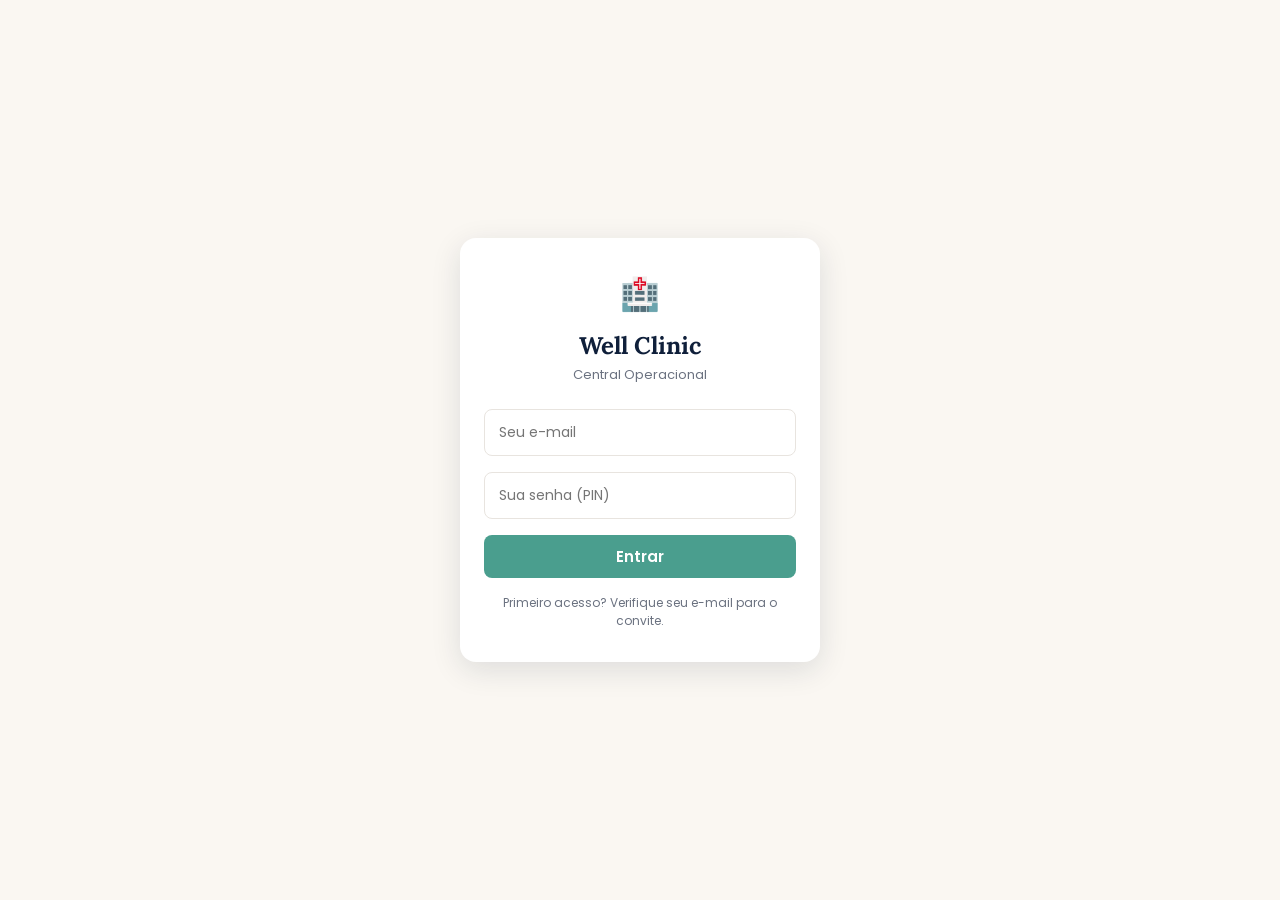
==== checklist.html @ 7e542c75 "feat: Well Clinic Central v2.0 — reescrita completa do sistema Arquitetura modular com CSS/JS compar" ====
<!DOCTYPE html>
<html lang="pt-BR">
<head>
  <meta charset="UTF-8">
  <meta name="viewport" content="width=device-width, initial-scale=1.0, user-scalable=no">
  <meta name="apple-mobile-web-app-capable" content="yes">
  <meta name="apple-mobile-web-app-status-bar-style" content="black-translucent">
  <title>Well Clinic — Checklist do Dia</title>
  <link rel="stylesheet" href="css/wellclinic.css">
  <style>
    /* Page-specific styles */
    .checklist-hero-link {
      display: inline-flex;
      align-items: center;
      gap: 6px;
      font-size: 12px;
      color: var(--dourado-claro);
      text-decoration: none;
      transition: var(--transition);
    }
    .checklist-hero-link:hover {
      color: var(--dourado);
    }

    .checklist-tabs-wrapper {
      background: var(--branco);
      margin-bottom: 16px;
      border-radius: var(--radius-sm);
    }

    .wc-tabs {
      border: none;
      background: transparent;
      padding: 0;
      border-bottom: 1px solid var(--cinza-leve);
      border-radius: 0;
      gap: 0;
    }

    .wc-tab {
      flex: 1;
      border-radius: 0;
      border-bottom: 3px solid transparent;
      padding: 12px 16px;
      font-size: 13px;
      margin: 0;
      background: transparent;
    }

    .wc-tab:hover {
      background: var(--marfim);
    }

    .wc-tab--active {
      background: transparent;
      color: var(--verde);
      border-bottom-color: var(--verde);
    }

    /* Contingência display */
    .checklist-contingencia {
      background: linear-gradient(135deg, var(--azul) 0%, var(--azul-medio) 100%);
      color: var(--marfim);
      border-radius: var(--radius);
      padding: 16px 20px;
      margin-bottom: 16px;
      font-size: 13px;
    }

    .checklist-contingencia__day {
      font-family: var(--font-titulo);
      font-size: 14px;
      font-weight: 600;
      margin-bottom: 6px;
    }

    .checklist-contingencia__text {
      line-height: 1.5;
    }

    .checklist-contingencia__text strong {
      color: var(--dourado-claro);
    }

    /* User badge in checklist */
    .checklist-user-badge {
      display: flex;
      align-items: center;
      gap: 10px;
      padding: 12px 16px;
      background: var(--branco);
      border-radius: var(--radius);
      border: 1px solid var(--cinza-leve);
      box-shadow: var(--sombra-sm);
      margin-bottom: 16px;
    }

    .checklist-user-badge__avatar {
      width: 36px;
      height: 36px;
      display: flex;
      align-items: center;
      justify-content: center;
      background: var(--dourado-bg);
      border-radius: 50%;
      font-size: 18px;
      flex-shrink: 0;
    }

    .checklist-user-badge__info {
      flex: 1;
    }

    .checklist-user-badge__name {
      font-weight: 600;
      font-size: 14px;
      color: var(--azul);
      margin-bottom: 2px;
    }

    .checklist-user-badge__role {
      font-size: 11px;
      color: var(--cinza-texto);
      text-transform: uppercase;
      letter-spacing: 0.3px;
    }

    /* Tipo selector */
    .checklist-tipo-selector {
      display: flex;
      gap: 10px;
      margin-bottom: 20px;
    }

    .checklist-tipo-btn {
      flex: 1;
      padding: 16px;
      border-radius: var(--radius-sm);
      border: 1.5px solid var(--cinza-leve);
      background: var(--branco);
      cursor: pointer;
      text-align: center;
      transition: var(--transition);
      font-family: var(--font-corpo);
    }

    .checklist-tipo-btn:hover {
      border-color: var(--dourado-claro);
    }

    .checklist-tipo-btn.active {
      border-color: var(--verde);
      background: var(--verde-bg);
      box-shadow: 0 0 0 3px rgba(74, 158, 142, 0.1);
    }

    .checklist-tipo-btn__icon {
      font-size: 24px;
      margin-bottom: 6px;
    }

    .checklist-tipo-btn__label {
      font-size: 12px;
      font-weight: 600;
      color: var(--azul);
    }

    /* Checklist items grouping */
    .checklist-area-group {
      margin-bottom: 20px;
      animation: wc-fadeUp 0.4s ease both;
    }

    .checklist-area-group:nth-child(1) { animation-delay: 0.05s; }
    .checklist-area-group:nth-child(2) { animation-delay: 0.10s; }
    .checklist-area-group:nth-child(3) { animation-delay: 0.15s; }
    .checklist-area-group:nth-child(4) { animation-delay: 0.20s; }
    .checklist-area-group:nth-child(5) { animation-delay: 0.25s; }

    .checklist-area-header {
      display: flex;
      align-items: center;
      gap: 10px;
      padding: 10px 0 8px 0;
      margin-bottom: 8px;
    }

    .checklist-area-dot {
      width: 8px;
      height: 8px;
      border-radius: 50%;
      background: var(--dourado);
      flex-shrink: 0;
    }

    .checklist-area-name {
      font-family: var(--font-titulo);
      font-size: 14px;
      font-weight: 600;
      color: var(--azul);
      flex: 1;
    }

    .checklist-area-setor {
      font-size: 10px;
      text-transform: uppercase;
      letter-spacing: 0.5px;
      color: var(--cinza-texto);
      background: var(--cinza-leve);
      padding: 2px 8px;
      border-radius: 4px;
      flex-shrink: 0;
    }

    /* Override for checklist item styling */
    .checklist-item {
      display: flex;
      align-items: flex-start;
      gap: 12px;
      padding: 12px 16px;
      background: var(--branco);
      border: 1px solid var(--cinza-leve);
      border-left: 3px solid transparent;
      border-radius: var(--radius-sm);
      margin-bottom: 8px;
      cursor: pointer;
      transition: var(--transition);
    }

    .checklist-item:hover {
      border-color: var(--dourado-claro);
      box-shadow: var(--sombra-md);
    }

    .checklist-item.checked {
      background: var(--verde-bg);
      border-left-color: var(--verde);
      border-color: var(--verde);
    }

    .checklist-item.alta.checked {
      border-left-color: var(--verde);
    }

    .checklist-item__checkbox {
      width: 24px;
      height: 24px;
      border: 2px solid var(--cinza-leve);
      border-radius: 6px;
      display: flex;
      align-items: center;
      justify-content: center;
      flex-shrink: 0;
      transition: var(--transition);
      margin-top: 2px;
    }

    .checklist-item.checked .checklist-item__checkbox {
      background: var(--verde);
      border-color: var(--verde);
      color: var(--branco);
      font-size: 14px;
      font-weight: bold;
    }

    .checklist-item__content {
      flex: 1;
      min-width: 0;
    }

    .checklist-item__text {
      font-size: 13px;
      color: var(--grafite);
      line-height: 1.4;
    }

    .checklist-item.checked .checklist-item__text {
      text-decoration: line-through;
      color: var(--cinza-texto);
    }

    .checklist-item__priority {
      font-size: 10px;
      font-weight: 700;
      text-transform: uppercase;
      letter-spacing: 0.5px;
      color: var(--vermelho);
      margin-top: 4px;
    }

    /* Progress section */
    .checklist-progress-card {
      background: var(--branco);
      border-radius: var(--radius);
      padding: 16px 20px;
      box-shadow: var(--sombra-sm);
      margin-bottom: 16px;
    }

    .checklist-progress-header {
      display: flex;
      justify-content: space-between;
      align-items: center;
      margin-bottom: 10px;
    }

    .checklist-progress-text {
      font-size: 13px;
      font-weight: 600;
      color: var(--azul);
    }

    .checklist-progress-count {
      font-size: 13px;
      color: var(--dourado);
      font-weight: 600;
    }

    .checklist-progress-bar {
      width: 100%;
      height: 8px;
      background: var(--cinza-leve);
      border-radius: 4px;
      overflow: hidden;
    }

    .checklist-progress-fill {
      height: 100%;
      background: linear-gradient(90deg, var(--verde), var(--verde-claro));
      border-radius: 4px;
      transition: width 0.5s cubic-bezier(0.4, 0, 0.2, 1);
      width: 0%;
    }

    /* Observações section */
    .checklist-obs-card {
      background: var(--branco);
      border-radius: var(--radius);
      padding: 20px;
      box-shadow: var(--sombra-sm);
      margin-bottom: 16px;
    }

    .checklist-obs-card label {
      display: block;
      font-size: 11px;
      font-weight: 600;
      text-transform: uppercase;
      letter-spacing: 0.5px;
      color: var(--dourado);
      margin-bottom: 10px;
    }

    .checklist-obs-card textarea {
      width: 100%;
      padding: 12px 14px;
      font-family: var(--font-corpo);
      font-size: 13px;
      border: 1.5px solid var(--cinza-leve);
      border-radius: var(--radius-sm);
      background: var(--branco);
      color: var(--grafite);
      resize: vertical;
      min-height: 80px;
      transition: var(--transition);
      outline: none;
    }

    .checklist-obs-card textarea:focus {
      border-color: var(--verde);
      box-shadow: 0 0 0 3px rgba(74, 158, 142, 0.12);
    }

    /* Signature section */
    .checklist-sig-card {
      background: var(--branco);
      border-radius: var(--radius);
      padding: 20px;
      box-shadow: var(--sombra-sm);
      margin-bottom: 20px;
      text-align: center;
    }

    .checklist-sig-card label {
      display: block;
      font-size: 11px;
      font-weight: 600;
      text-transform: uppercase;
      letter-spacing: 0.5px;
      color: var(--dourado);
      margin-bottom: 12px;
    }

    #checklistSignatureCanvas {
      width: 100%;
      height: 120px;
      border: 2px dashed var(--cinza-leve);
      border-radius: var(--radius-sm);
      background: var(--marfim);
      cursor: crosshair;
      touch-action: none;
    }

    #checklistSignatureCanvas.signed {
      border-color: var(--verde);
      border-style: solid;
    }

    .checklist-clear-sig {
      margin-top: 8px;
      font-size: 12px;
      color: var(--cinza-texto);
      background: none;
      border: none;
      cursor: pointer;
      text-decoration: underline;
      font-family: var(--font-corpo);
      transition: var(--transition);
    }

    .checklist-clear-sig:hover {
      color: var(--vermelho);
    }

    /* Submit button */
    .checklist-submit-btn {
      width: 100%;
      padding: 14px 28px;
      font-size: 14px;
      font-weight: 600;
      margin-bottom: 100px;
    }

    /* Reservas tab styles */
    .checklist-reserva-form-card {
      background: var(--branco);
      border-radius: var(--radius);
      padding: 20px;
      box-shadow: var(--sombra-sm);
      margin-bottom: 20px;
    }

    .checklist-form-section-title {
      font-family: var(--font-titulo);
      font-size: 15px;
      font-weight: 600;
      color: var(--azul);
      margin-bottom: 16px;
      padding-bottom: 8px;
      border-bottom: 2px solid var(--dourado);
    }

    .checklist-form-group {
      margin-bottom: 16px;
    }

    .checklist-form-group label {
      display: block;
      font-size: 11px;
      font-weight: 600;
      text-transform: uppercase;
      letter-spacing: 0.5px;
      color: var(--dourado);
      margin-bottom: 8px;
    }

    .checklist-form-group input,
    .checklist-form-group select,
    .checklist-form-group textarea {
      width: 100%;
      padding: 12px 14px;
      font-family: var(--font-corpo);
      font-size: 13px;
      border: 1.5px solid var(--cinza-leve);
      border-radius: var(--radius-sm);
      background: var(--branco);
      color: var(--grafite);
      transition: var(--transition);
      outline: none;
    }

    .checklist-form-group input:focus,
    .checklist-form-group select:focus,
    .checklist-form-group textarea:focus {
      border-color: var(--verde);
      box-shadow: 0 0 0 3px rgba(74, 158, 142, 0.12);
    }

    .checklist-form-group textarea {
      resize: vertical;
      min-height: 80px;
    }

    .checklist-form-row {
      display: flex;
      gap: 10px;
    }

    .checklist-form-row > .checklist-form-group {
      flex: 1;
    }

    /* Reserva list */
    .checklist-reserva-card {
      background: var(--branco);
      border-radius: var(--radius);
      padding: 16px 20px;
      box-shadow: var(--sombra-sm);
      border: 1px solid var(--cinza-leve);
      margin-bottom: 12px;
    }

    .checklist-reserva-card__header {
      display: flex;
      justify-content: space-between;
      align-items: center;
      margin-bottom: 10px;
    }

    .checklist-reserva-card__title {
      font-family: var(--font-titulo);
      font-size: 14px;
      font-weight: 600;
      color: var(--azul);
    }

    .checklist-reserva-status {
      display: inline-block;
      padding: 4px 10px;
      border-radius: 12px;
      font-size: 10px;
      font-weight: 600;
      text-transform: uppercase;
      letter-spacing: 0.3px;
    }

    .checklist-reserva-status.pendente {
      background: rgba(160, 137, 108, 0.15);
      color: var(--dourado);
    }

    .checklist-reserva-status.aprovada {
      background: var(--verde-bg);
      color: var(--verde);
    }

    .checklist-reserva-status.rejeitada {
      background: var(--vermelho-bg);
      color: var(--vermelho);
    }

    .checklist-reserva-card__detail {
      font-size: 12px;
      color: var(--cinza-texto);
      line-height: 1.5;
    }

    .checklist-empty-state {
      text-align: center;
      padding: 40px 20px;
      color: var(--cinza-texto);
    }

    .checklist-empty-state__icon {
      font-size: 40px;
      margin-bottom: 12px;
      opacity: 0.5;
    }

    .checklist-empty-state__text {
      font-size: 13px;
    }

    /* Responsive */
    @media (min-width: 768px) {
      .wc-container {
        padding: 24px 20px;
      }
    }
  </style>
</head>
<body>

  <!-- Auth overlays (loading, login, register) -->
  <div id="wcLoading" class="wc-loading">
    <div class="wc-loading__spinner"></div>
    <div class="wc-loading__text">Carregando...</div>
  </div>

  <div id="wcLogin" class="wc-login">
    <div class="wc-login__box">
      <div style="font-size:32px;margin-bottom:12px;">🏥</div>
      <div class="wc-login__title">Well Clinic</div>
      <div class="wc-login__subtitle">Central Operacional</div>
      <div class="wc-form-group">
        <input type="email" id="loginEmail" class="wc-input" placeholder="Seu e-mail" autocomplete="email">
      </div>
      <div class="wc-form-group">
        <input type="password" id="loginPin" class="wc-input" placeholder="Sua senha (PIN)" autocomplete="current-password" inputmode="numeric">
      </div>
      <button class="wc-btn wc-btn--primary wc-btn--full wc-btn--lg" id="btnLogin">Entrar</button>
      <div id="loginError" class="wc-text-sm wc-mt-8" style="color:var(--vermelho);display:none;"></div>
      <div class="wc-text-sm wc-text-muted wc-mt-16">Primeiro acesso? Verifique seu e-mail para o convite.</div>
    </div>
  </div>

  <div id="wcRegister" class="wc-register">
    <div class="wc-login__box">
      <div style="font-size:32px;margin-bottom:12px;">👋</div>
      <div class="wc-login__title">Bem-vindo!</div>
      <div class="wc-login__subtitle" id="registerSubtitle">Configure seu acesso</div>
      <div class="wc-form-group">
        <label class="wc-label">Como quer ser chamado?</label>
        <input type="text" id="registerApelido" class="wc-input" placeholder="Ex: Jonatã, Dra. Jaque, Gabi...">
      </div>
      <div class="wc-form-group">
        <label class="wc-label">Crie uma senha (4+ dígitos)</label>
        <input type="password" id="registerPin" class="wc-input" placeholder="Sua senha" inputmode="numeric">
      </div>
      <div class="wc-form-group">
        <label class="wc-label">Confirme a senha</label>
        <input type="password" id="registerPinConfirm" class="wc-input" placeholder="Repita a senha" inputmode="numeric">
      </div>
      <button class="wc-btn wc-btn--primary wc-btn--full wc-btn--lg" id="btnRegister">Criar Acesso</button>
      <div id="registerError" class="wc-text-sm wc-mt-8" style="color:var(--vermelho);display:none;"></div>
    </div>
  </div>

  <!-- Hero/Header -->
  <div class="wc-hero">
    <div class="wc-hero-top">
      <a href="index.html" class="wc-hero-brand">
        <span class="brand-icon" style="background:rgba(255,255,255,.1);display:flex;align-items:center;justify-content:center;font-size:16px;">🏥</span>
        Well Clinic Central
      </a>
      <a href="index.html" class="wc-hero-link">Portal ↩</a>
    </div>
    <div class="wc-hero-title">Checklist do Dia</div>
  </div>

  <!-- Main container -->
  <div class="wc-container">

    <!-- Tabs wrapper -->
    <div class="checklist-tabs-wrapper">
      <div class="wc-tabs">
        <button class="wc-tab wc-tab--active" onclick="app.switchTab('checklist')">✅ Checklist</button>
        <button class="wc-tab" onclick="app.switchTab('reservas')">🗓 Reservas</button>
      </div>
    </div>

    <!-- ===== TAB: CHECKLIST ===== -->
    <div id="tab-checklist" class="checklist-tab-content">

      <!-- User badge (auto-detected from session) -->
      <div class="checklist-user-badge" id="userBadge" style="display:none;">
        <div class="checklist-user-badge__avatar">👤</div>
        <div class="checklist-user-badge__info">
          <div class="checklist-user-badge__name" id="userBadgeName">—</div>
          <div class="checklist-user-badge__role" id="userBadgeRole">—</div>
        </div>
      </div>

      <!-- Contingência display -->
      <div class="checklist-contingencia" id="contingenciaDisplay" style="display:none;">
        <div class="checklist-contingencia__day" id="contingenciaDia"></div>
        <div class="checklist-contingencia__text">
          Backup: <strong id="contingenciaName"></strong>
        </div>
      </div>

      <!-- Tipo selector (Abertura / Fechamento) -->
      <div class="checklist-tipo-selector" id="tipoSelector" style="display:none;">
        <button class="checklist-tipo-btn" data-tipo="abertura" onclick="app.selectTipo('abertura')">
          <div class="checklist-tipo-btn__icon">🌅</div>
          <div class="checklist-tipo-btn__label">Abertura</div>
        </button>
        <button class="checklist-tipo-btn" data-tipo="fechamento" onclick="app.selectTipo('fechamento')">
          <div class="checklist-tipo-btn__icon">🌙</div>
          <div class="checklist-tipo-btn__label">Fechamento</div>
        </button>
      </div>

      <!-- Progress bar -->
      <div class="checklist-progress-card" id="progressCard" style="display:none;">
        <div class="checklist-progress-header">
          <span class="checklist-progress-text" id="progressText">Progresso</span>
          <span class="checklist-progress-count" id="progressCount">0 / 0</span>
        </div>
        <div class="checklist-progress-bar">
          <div class="checklist-progress-fill" id="progressFill"></div>
        </div>
      </div>

      <!-- Checklist items container -->
      <div id="checklistItemsContainer"></div>

      <!-- Observações -->
      <div class="checklist-obs-card" id="obsCard" style="display:none;">
        <label>Observações (opcional)</label>
        <textarea id="obsText" placeholder="Alguma observação ou pendência..."></textarea>
      </div>

      <!-- Signature -->
      <div class="checklist-sig-card" id="sigCard" style="display:none;">
        <label>Assinatura Digital</label>
        <canvas id="checklistSignatureCanvas" class="wc-signature"></canvas>
        <button class="checklist-clear-sig" onclick="app.clearSignature()">Limpar assinatura</button>
      </div>

      <!-- Submit button -->
      <button class="wc-btn wc-btn--primary wc-btn--full wc-btn--lg checklist-submit-btn" id="submitBtn" style="display:none;" onclick="app.submitChecklist()" disabled>
        Registrar Checklist
      </button>
    </div>

    <!-- ===== TAB: RESERVAS ===== -->
    <div id="tab-reservas" class="checklist-tab-content" style="display:none;">

      <!-- New reservation form -->
      <div class="checklist-reserva-form-card">
        <div class="checklist-form-section-title">Nova Reserva de Cilindro</div>

        <div class="checklist-form-group">
          <label>Cilindro</label>
          <select id="reservaCilindro">
            <option value="">Selecione um cilindro...</option>
          </select>
        </div>

        <div class="checklist-form-group">
          <label>Motivo da Reserva</label>
          <textarea id="reservaMotivo" placeholder="Descreva brevemente o motivo..."></textarea>
        </div>

        <button class="wc-btn wc-btn--primary wc-btn--full" onclick="app.submitReserva()">
          Solicitar Reserva
        </button>
      </div>

      <!-- Reservas list -->
      <div class="checklist-form-section-title">Reservas Pendentes</div>
      <div id="reservasListContainer">
        <div class="checklist-empty-state">
          <div class="checklist-empty-state__icon">⏳</div>
          <div class="checklist-empty-state__text">Carregando reservas...</div>
        </div>
      </div>

    </div>

  </div>

  <!-- Toast container -->
  <div class="wc-toast-container" id="wcToastContainer"></div>

  <!-- Scripts -->
  <script src="js/config.js"></script>
  <script src="js/auth.js"></script>
  <script src="js/api.js"></script>
  <script src="js/ui.js"></script>

  <script>
    // ════════════════════════════════════════════════════════════════
    // CHECKLIST APPLICATION
    // ════════════════════════════════════════════════════════════════

    const app = {
      user: null,
      currentTab: 'checklist',
      checklistItems: [],
      checkedItems: new Set(),
      currentTipo: null,
      signatureHelper: null,
      signatureHasSigned: false,

      // ─── Initialize ───
      async init() {
        const authResult = await WC.auth.init();

        if (!authResult.authenticated) {
          // Show login (already handled by auth.init())
          WC.ui.bindAuthEvents();
          return;
        }

        // Authenticated: load page content
        WC.ui.hideLoading();
        this.user = WC.auth.getUser();

        if (!this.user) {
          window.location.href = WC.config.BASE_URL;
          return;
        }

        // Show user badge
        this.updateUserBadge();

        // Initialize API
        WC.api.init();

        // Load contingência info
        this.loadContingencia();

        // Load checklist items
        await this.loadChecklistItems();

        // Load reservas list
        await this.loadReservas();

        // Setup signature canvas
        this.setupSignatureCanvas();

        // Show tipo selector
        document.getElementById('tipoSelector').style.display = 'flex';
        document.getElementById('progressCard').style.display = 'block';
        document.getElementById('obsCard').style.display = 'block';
        document.getElementById('sigCard').style.display = 'block';
        document.getElementById('submitBtn').style.display = 'block';
      },

      updateUserBadge() {
        const badge = document.getElementById('userBadge');
        const name = document.getElementById('userBadgeName');
        const role = document.getElementById('userBadgeRole');

        name.textContent = WC.auth.getDisplayName();
        role.textContent = this.user.cargo || 'Equipe';
        badge.style.display = 'flex';
      },

      loadContingencia() {
        const today = new Date();
        const dayOfWeek = today.getDay();
        const backup = WC.config.CONTINGENCIA[dayOfWeek] || 'Jonatã';

        const daysName = ['Domingo', 'Segunda', 'Terça', 'Quarta', 'Quinta', 'Sexta', 'Sábado'];
        const display = document.getElementById('contingenciaDisplay');
        document.getElementById('contingenciaDia').textContent = daysName[dayOfWeek];
        document.getElementById('contingenciaName').textContent = backup;
        display.style.display = 'block';
      },

      async loadChecklistItems() {
        try {
          const resp = await WC.api.get(WC.config.API_CHECKLIST, { action: 'checklist_items' });

          if (resp && Array.isArray(resp)) {
            this.checklistItems = resp;
          }
        } catch (e) {
          WC.ui.toast('Erro ao carregar itens do checklist', 'error');
          console.error(e);
        }

        this.renderChecklistItems();
      },

      renderChecklistItems() {
        const container = document.getElementById('checklistItemsContainer');
        if (!this.checklistItems || this.checklistItems.length === 0) {
          container.innerHTML = `
            <div class="checklist-empty-state">
              <div class="checklist-empty-state__icon">📋</div>
              <div class="checklist-empty-state__text">Nenhum item carregado</div>
            </div>
          `;
          return;
        }

        // Group by area/setor
        const grouped = {};
        this.checklistItems.forEach(item => {
          const area = item.area || 'Geral';
          if (!grouped[area]) grouped[area] = [];
          grouped[area].push(item);
        });

        let html = '';
        Object.keys(grouped).forEach(area => {
          html += `
            <div class="checklist-area-group">
              <div class="checklist-area-header">
                <div class="checklist-area-dot"></div>
                <div class="checklist-area-name">${area}</div>
                ${grouped[area][0].setor ? `<div class="checklist-area-setor">${grouped[area][0].setor}</div>` : ''}
              </div>
          `;

          grouped[area].forEach(item => {
            const checked = this.checkedItems.has(item.id) ? 'checked' : '';
            const priorityClass = item.prioridade === 'Alta' ? 'alta' : '';
            const checkmark = this.checkedItems.has(item.id) ? '✓' : '';

            html += `
              <div class="checklist-item ${checked} ${priorityClass}" data-id="${item.id}" onclick="app.toggleItem('${item.id}')">
                <div class="checklist-item__checkbox">${checkmark}</div>
                <div class="checklist-item__content">
                  <div class="checklist-item__text">${item.descricao || item.description}</div>
                  ${item.prioridade === 'Alta' ? '<div class="checklist-item__priority">Alta Prioridade</div>' : ''}
                </div>
              </div>
            `;
          });

          html += '</div>';
        });

        container.innerHTML = html;
      },

      toggleItem(id) {
        if (this.checkedItems.has(id)) {
          this.checkedItems.delete(id);
        } else {
          this.checkedItems.add(id);
        }

        this.renderChecklistItems();
        this.updateProgress();
      },

      updateProgress() {
        const total = this.checklistItems.length;
        const done = this.checkedItems.size;
        const pct = total > 0 ? (done / total) * 100 : 0;

        document.getElementById('progressFill').style.width = `${pct}%`;
        document.getElementById('progressCount').textContent = `${done} / ${total}`;

        const text = document.getElementById('progressText');
        if (pct === 100) {
          text.textContent = '✅ Tudo verificado!';
          text.style.color = 'var(--verde)';
        } else if (pct >= 50) {
          text.textContent = 'Bom progresso...';
          text.style.color = 'var(--dourado)';
        } else {
          text.textContent = 'Progresso';
          text.style.color = 'var(--azul)';
        }

        // Enable submit if has items checked and signed
        const submitBtn = document.getElementById('submitBtn');
        submitBtn.disabled = !(done > 0 && this.signatureHasSigned);
      },

      selectTipo(tipo) {
        this.currentTipo = tipo;

        // Update UI
        document.querySelectorAll('.checklist-tipo-btn').forEach(btn => {
          if (btn.dataset.tipo === tipo) {
            btn.classList.add('active');
          } else {
            btn.classList.remove('active');
          }
        });
      },

      async submitChecklist() {
        if (!this.currentTipo || this.checkedItems.size === 0) {
          WC.ui.toast('Selecione um tipo e marque pelo menos um item', 'error');
          return;
        }

        const btn = document.getElementById('submitBtn');
        btn.disabled = true;
        btn.textContent = 'Enviando...';

        const pendences = this.checklistItems
          .filter(item => !this.checkedItems.has(item.id))
          .map(item => item.descricao || item.description);

        const payload = {
          tipo_registro: 'checklist',
          tipo: this.currentTipo,
          responsavel: this.user.nome,
          cargo: this.user.cargo,
          itensConcluidos: this.checkedItems.size,
          totalItens: this.checklistItems.length,
          pendencias: pendences,
          observacoes: document.getElementById('obsText').value,
          assinatura: WC.auth.getDisplayName(),
          session_token: (WC.auth.getSession() || {}).token
        };

        try {
          const resp = await WC.api.post(WC.config.API_CHECKLIST, payload);

          if (resp.status === 'ok' || resp.success) {
            WC.ui.toast('✅ Checklist registrado com sucesso!', 'success');
            setTimeout(() => this.resetChecklist(), 1500);
          } else {
            WC.ui.toast('Erro: ' + (resp.msg || resp.error || 'Tente novamente'), 'error');
          }
        } catch (e) {
          WC.ui.toast('Erro de conexão. Tentando offline...', 'error');
          WC.api.queueOffline(WC.config.API_CHECKLIST, payload);
        }

        btn.disabled = false;
        btn.textContent = 'Registrar Checklist';
      },

      resetChecklist() {
        this.checkedItems = new Set();
        this.currentTipo = null;
        document.getElementById('obsText').value = '';
        this.clearSignature();
        this.renderChecklistItems();
        this.updateProgress();

        // Reset tipo buttons
        document.querySelectorAll('.checklist-tipo-btn').forEach(btn => {
          btn.classList.remove('active');
        });
      },

      setupSignatureCanvas() {
        this.signatureHelper = WC.ui.setupSignature('checklistSignatureCanvas');

        if (this.signatureHelper) {
          const canvas = document.getElementById('checklistSignatureCanvas');

          // Override hasSigned tracking
          const origHasSigned = this.signatureHelper.hasSigned.bind(this.signatureHelper);
          Object.defineProperty(this, 'signatureHasSigned', {
            get: () => origHasSigned(),
            set: (val) => {
              // Sync with signature canvas state
            }
          });

          // Listen for signature changes
          canvas.addEventListener('mouseup', () => {
            this.signatureHasSigned = this.signatureHelper.hasSigned();
            this.updateProgress();
          });

          canvas.addEventListener('touchend', () => {
            this.signatureHasSigned = this.signatureHelper.hasSigned();
            this.updateProgress();
          });
        }
      },

      clearSignature() {
        if (this.signatureHelper) {
          this.signatureHelper.clear();
          this.signatureHasSigned = false;
          this.updateProgress();
        }
      },

      async loadReservas() {
        const container = document.getElementById('reservasListContainer');

        try {
          const resp = await WC.api.get(WC.config.API_GASES, {
            action: 'listar_reservas',
            key: 'wellclinic2026admin'
          });

          if (!resp || resp.length === 0) {
            container.innerHTML = `
              <div class="checklist-empty-state">
                <div class="checklist-empty-state__icon">📦</div>
                <div class="checklist-empty-state__text">Nenhuma reserva registrada</div>
              </div>
            `;
            return;
          }

          let html = '';
          resp.forEach(r => {
            const status = (r.status || 'pendente').toLowerCase();
            html += `
              <div class="checklist-reserva-card">
                <div class="checklist-reserva-card__header">
                  <div class="checklist-reserva-card__title">${r.cilindro || r.tipo_gas || 'Cilindro'}</div>
                  <span class="checklist-reserva-status ${status}">${r.status || 'Pendente'}</span>
                </div>
                <div class="checklist-reserva-card__detail">
                  <strong>${r.solicitante || '—'}</strong><br>
                  ${r.motivo ? r.motivo + '<br>' : ''}
                  ${r.data_criacao ? '<em>' + WC.ui.formatDateShort(r.data_criacao) + '</em>' : ''}
                </div>
              </div>
            `;
          });

          container.innerHTML = html;
        } catch (e) {
          container.innerHTML = `
            <div class="checklist-empty-state">
              <div class="checklist-empty-state__icon">❌</div>
              <div class="checklist-empty-state__text">Erro ao carregar reservas</div>
            </div>
          `;
          console.error(e);
        }
      },

      async submitReserva() {
        const cilindro = document.getElementById('reservaCilindro').value;
        const motivo = document.getElementById('reservaMotivo').value;

        if (!cilindro || !motivo) {
          WC.ui.toast('Preencha todos os campos', 'error');
          return;
        }

        const btn = event.target;
        btn.disabled = true;
        btn.textContent = 'Enviando...';

        const payload = {
          tipo_registro: 'reserva',
          cilindro: cilindro,
          solicitante: this.user.nome,
          motivo: motivo,
          session_token: (WC.auth.getSession() || {}).token
        };

        try {
          const resp = await WC.api.post(WC.config.API_GASES, payload);

          if (resp.status === 'ok' || resp.success) {
            WC.ui.toast('✅ Reserva solicitada! Aguarde aprovação.', 'success');
            document.getElementById('reservaCilindro').value = '';
            document.getElementById('reservaMotivo').value = '';
            await this.loadReservas();
          } else {
            WC.ui.toast('Erro: ' + (resp.msg || resp.error || 'Tente novamente'), 'error');
          }
        } catch (e) {
          WC.ui.toast('Erro de conexão', 'error');
          console.error(e);
        }

        btn.disabled = false;
        btn.textContent = 'Solicitar Reserva';
      },

      switchTab(tab) {
        this.currentTab = tab;

        // Update tab buttons
        document.querySelectorAll('.wc-tab').forEach(btn => {
          btn.classList.remove('wc-tab--active');
        });
        event.target.classList.add('wc-tab--active');

        // Update content
        document.querySelectorAll('.checklist-tab-content').forEach(content => {
          content.style.display = 'none';
        });
        document.getElementById(`tab-${tab}`).style.display = 'block';
      }
    };

    // ─── Initialize on page load ───
    document.addEventListener('DOMContentLoaded', () => {
      app.init();
    });

    // Populate cilindro selector
    document.addEventListener('DOMContentLoaded', () => {
      const select = document.getElementById('reservaCilindro');
      WC.config.CILINDROS.forEach(cilindro => {
        const option = document.createElement('option');
        option.value = cilindro.id;
        option.textContent = `${cilindro.id} (${cilindro.tipo} - ${cilindro.capacidade})`;
        select.appendChild(option);
      });
    });
  </script>

</body>
</html>
---- css/wellclinic.css ----
/* ══════════════════════════════════════════════════════════════
   WELL CLINIC CENTRAL — DESIGN SYSTEM
   Versão 2.0 — Sistema Unificado
   ══════════════════════════════════════════════════════════════ */

/* ── GOOGLE FONTS ── */
@import url('https://fonts.googleapis.com/css2?family=Lora:wght@400;600;700&family=Poppins:wght@300;400;500;600;700&display=swap');

/* ── VARIÁVEIS GLOBAIS ── */
:root {
  /* Paleta Well Clinic */
  --azul:          #0F1F3A;
  --azul-medio:    #1A2D4D;
  --azul-soft:     #1A2E52;
  --dourado:       #A0896C;
  --dourado-claro: #C4B198;
  --dourado-bg:    rgba(160,137,108,.08);
  --verde:         #4A9E8E;
  --verde-claro:   #5CB8A5;
  --verde-bg:      rgba(74,158,142,.08);
  --marfim:        #FAF7F2;
  --marfim-warm:   #F5F0E8;
  --vermelho:      #D4644A;
  --vermelho-bg:   rgba(212,100,74,.08);
  --branco:        #FFFFFF;
  --cinza-leve:    #E8E4DF;
  --cinza-texto:   #6B7280;
  --grafite:       #2D2D3A;
  --terra:         #B85C4A;

  /* Sombras */
  --sombra-sm:    0 1px 3px rgba(15,31,58,.06);
  --sombra-md:    0 4px 15px rgba(15,31,58,.08);
  --sombra-forte: 0 8px 30px rgba(15,31,58,.12);
  --sombra-hover: 0 8px 25px rgba(15,31,58,.15);

  /* Tipografia */
  --font-titulo: 'Lora', Georgia, serif;
  --font-corpo:  'Poppins', Calibri, sans-serif;

  /* Espaçamento */
  --radius:     12px;
  --radius-lg:  16px;
  --radius-sm:  8px;
  --transition: all 0.3s cubic-bezier(0.4, 0, 0.2, 1);
}

/* ── RESET ── */
*, *::before, *::after {
  margin: 0; padding: 0;
  box-sizing: border-box;
}

html { scroll-behavior: smooth; }

body {
  font-family: var(--font-corpo);
  background: var(--marfim);
  color: var(--grafite);
  min-height: 100vh;
  -webkit-font-smoothing: antialiased;
}

/* ── HERO / HEADER ── */
.wc-hero {
  background: linear-gradient(135deg, var(--azul) 0%, var(--azul-medio) 50%, var(--azul-soft) 100%);
  color: var(--branco);
  padding: 20px 20px 24px;
  position: relative;
  overflow: hidden;
}

.wc-hero::before {
  content: '';
  position: absolute;
  top: -60%; right: -20%;
  width: 300px; height: 300px;
  background: radial-gradient(circle, rgba(160,137,108,.08) 0%, transparent 70%);
  border-radius: 50%;
}

.wc-hero-top {
  display: flex;
  justify-content: space-between;
  align-items: center;
  margin-bottom: 16px;
  position: relative;
  z-index: 1;
}

.wc-hero-brand {
  display: flex;
  align-items: center;
  gap: 10px;
  font-family: var(--font-titulo);
  font-size: 14px;
  font-weight: 600;
  letter-spacing: .5px;
  color: rgba(255,255,255,.9);
  text-decoration: none;
}

.wc-hero-brand img,
.wc-hero-brand .brand-icon {
  width: 28px; height: 28px;
  border-radius: 6px;
}

.wc-hero-link {
  font-size: 12px;
  color: var(--dourado-claro);
  text-decoration: none;
  display: flex;
  align-items: center;
  gap: 4px;
  transition: var(--transition);
}

.wc-hero-link:hover { color: var(--dourado); }

.wc-hero-title {
  font-family: var(--font-titulo);
  font-size: 22px;
  font-weight: 700;
  line-height: 1.3;
  position: relative;
  z-index: 1;
}

.wc-hero-subtitle {
  font-size: 13px;
  color: rgba(255,255,255,.7);
  margin-top: 4px;
  position: relative;
  z-index: 1;
}

/* ── STATUS BADGE ── */
.wc-badge {
  display: inline-flex;
  align-items: center;
  gap: 6px;
  padding: 4px 12px;
  border-radius: 20px;
  font-size: 11px;
  font-weight: 600;
  letter-spacing: .3px;
  text-transform: uppercase;
}

.wc-badge--success {
  background: rgba(74,158,142,.15);
  color: var(--verde);
}

.wc-badge--warning {
  background: rgba(160,137,108,.15);
  color: var(--dourado);
}

.wc-badge--danger {
  background: rgba(212,100,74,.15);
  color: var(--vermelho);
}

.wc-badge__dot {
  width: 6px; height: 6px;
  border-radius: 50%;
  background: currentColor;
  animation: wc-pulse 2s infinite;
}

/* ── CONTAINER ── */
.wc-container {
  max-width: 480px;
  margin: 0 auto;
  padding: 20px 16px;
}

.wc-container--wide {
  max-width: 900px;
}

/* ── CARDS ── */
.wc-card {
  background: var(--branco);
  border-radius: var(--radius);
  border: 1px solid var(--cinza-leve);
  box-shadow: var(--sombra-sm);
  padding: 20px;
  margin-bottom: 16px;
  transition: var(--transition);
}

.wc-card:hover {
  box-shadow: var(--sombra-md);
}

.wc-card--interactive {
  cursor: pointer;
}

.wc-card--interactive:hover {
  transform: translateY(-2px);
  box-shadow: var(--sombra-hover);
}

.wc-card__header {
  display: flex;
  align-items: center;
  gap: 12px;
  margin-bottom: 12px;
}

.wc-card__icon {
  width: 40px; height: 40px;
  border-radius: 10px;
  display: flex;
  align-items: center;
  justify-content: center;
  font-size: 18px;
  flex-shrink: 0;
}

.wc-card__icon--verde  { background: var(--verde-bg);    color: var(--verde); }
.wc-card__icon--dourado { background: var(--dourado-bg); color: var(--dourado); }
.wc-card__icon--azul   { background: rgba(15,31,58,.08); color: var(--azul); }
.wc-card__icon--vermelho { background: var(--vermelho-bg); color: var(--vermelho); }

.wc-card__title {
  font-family: var(--font-titulo);
  font-size: 16px;
  font-weight: 600;
  color: var(--azul);
}

.wc-card__desc {
  font-size: 13px;
  color: var(--cinza-texto);
  line-height: 1.5;
}

/* ── BOTÕES ── */
.wc-btn {
  display: inline-flex;
  align-items: center;
  justify-content: center;
  gap: 8px;
  padding: 12px 24px;
  border-radius: var(--radius-sm);
  font-family: var(--font-corpo);
  font-size: 14px;
  font-weight: 600;
  border: none;
  cursor: pointer;
  transition: var(--transition);
  text-decoration: none;
  line-height: 1;
}

.wc-btn:active { transform: scale(0.97); }

.wc-btn--primary {
  background: var(--verde);
  color: var(--branco);
}
.wc-btn--primary:hover { background: var(--verde-claro); }

.wc-btn--secondary {
  background: var(--azul);
  color: var(--branco);
}
.wc-btn--secondary:hover { background: var(--azul-medio); }

.wc-btn--outline {
  background: transparent;
  color: var(--azul);
  border: 1.5px solid var(--cinza-leve);
}
.wc-btn--outline:hover { border-color: var(--dourado); color: var(--dourado); }

.wc-btn--danger {
  background: var(--vermelho);
  color: var(--branco);
}
.wc-btn--danger:hover { background: var(--terra); }

.wc-btn--full { width: 100%; }

.wc-btn--sm { padding: 8px 16px; font-size: 12px; }
.wc-btn--lg { padding: 14px 28px; font-size: 15px; }

.wc-btn:disabled {
  opacity: .5;
  cursor: not-allowed;
  transform: none;
}

/* ── FORMULÁRIOS ── */
.wc-form-group {
  margin-bottom: 16px;
}

.wc-label {
  display: block;
  font-size: 13px;
  font-weight: 600;
  color: var(--azul);
  margin-bottom: 6px;
}

.wc-input,
.wc-select,
.wc-textarea {
  width: 100%;
  padding: 12px 14px;
  border: 1.5px solid var(--cinza-leve);
  border-radius: var(--radius-sm);
  font-family: var(--font-corpo);
  font-size: 14px;
  color: var(--grafite);
  background: var(--branco);
  transition: var(--transition);
  outline: none;
}

.wc-input:focus,
.wc-select:focus,
.wc-textarea:focus {
  border-color: var(--verde);
  box-shadow: 0 0 0 3px rgba(74,158,142,.12);
}

.wc-textarea { resize: vertical; min-height: 80px; }
.wc-select { cursor: pointer; }

/* ── TABS ── */
.wc-tabs {
  display: flex;
  gap: 4px;
  background: var(--branco);
  border-radius: var(--radius-sm);
  padding: 4px;
  border: 1px solid var(--cinza-leve);
  margin-bottom: 16px;
  overflow-x: auto;
}

.wc-tab {
  flex: 1;
  padding: 10px 12px;
  border-radius: 6px;
  font-size: 12px;
  font-weight: 600;
  text-align: center;
  cursor: pointer;
  transition: var(--transition);
  background: transparent;
  color: var(--cinza-texto);
  border: none;
  white-space: nowrap;
}

.wc-tab:hover { background: var(--marfim); }

.wc-tab--active {
  background: var(--azul);
  color: var(--branco);
}

/* ── TABELAS ── */
.wc-table-wrap {
  overflow-x: auto;
  border-radius: var(--radius-sm);
  border: 1px solid var(--cinza-leve);
}

.wc-table {
  width: 100%;
  border-collapse: collapse;
  font-size: 13px;
}

.wc-table th {
  background: var(--azul);
  color: var(--branco);
  padding: 10px 12px;
  font-weight: 600;
  text-align: left;
  white-space: nowrap;
}

.wc-table td {
  padding: 10px 12px;
  border-bottom: 1px solid var(--cinza-leve);
}

.wc-table tr:hover td { background: var(--marfim); }

/* ── PILLS (status) ── */
.wc-pill {
  display: inline-block;
  padding: 3px 10px;
  border-radius: 12px;
  font-size: 11px;
  font-weight: 600;
}

.wc-pill--cheio    { background: rgba(74,158,142,.12);  color: var(--verde); }
.wc-pill--parcial  { background: rgba(160,137,108,.12); color: var(--dourado); }
.wc-pill--vazio    { background: rgba(212,100,74,.12);  color: var(--vermelho); }
.wc-pill--ativo    { background: rgba(74,158,142,.12);  color: var(--verde); }
.wc-pill--pendente { background: rgba(160,137,108,.12); color: var(--dourado); }

/* ── LOADING OVERLAY ── */
.wc-loading {
  position: fixed;
  inset: 0;
  background: var(--marfim);
  display: flex;
  flex-direction: column;
  align-items: center;
  justify-content: center;
  z-index: 9999;
  transition: opacity 0.4s ease;
}

.wc-loading.hide {
  opacity: 0;
  pointer-events: none;
}

.wc-loading__spinner {
  width: 36px; height: 36px;
  border: 3px solid var(--cinza-leve);
  border-top-color: var(--verde);
  border-radius: 50%;
  animation: wc-spin 0.8s linear infinite;
}

.wc-loading__text {
  margin-top: 12px;
  font-size: 14px;
  color: var(--cinza-texto);
  font-weight: 500;
}

/* ── LOGIN OVERLAY ── */
.wc-login {
  position: fixed;
  inset: 0;
  background: var(--marfim);
  display: none;
  flex-direction: column;
  align-items: center;
  justify-content: center;
  z-index: 9998;
  padding: 20px;
}

.wc-login.show { display: flex; }

.wc-login__box {
  width: 100%;
  max-width: 360px;
  background: var(--branco);
  border-radius: var(--radius-lg);
  padding: 32px 24px;
  box-shadow: var(--sombra-forte);
  text-align: center;
}

.wc-login__title {
  font-family: var(--font-titulo);
  font-size: 24px;
  font-weight: 700;
  color: var(--azul);
  margin-bottom: 4px;
}

.wc-login__subtitle {
  font-size: 13px;
  color: var(--cinza-texto);
  margin-bottom: 24px;
}

/* ── REGISTRO (primeiro acesso) ── */
.wc-register {
  position: fixed;
  inset: 0;
  background: var(--marfim);
  display: none;
  flex-direction: column;
  align-items: center;
  justify-content: center;
  z-index: 9997;
  padding: 20px;
}

.wc-register.show { display: flex; }

/* ── TOAST NOTIFICATIONS ── */
.wc-toast-container {
  position: fixed;
  top: 16px;
  right: 16px;
  z-index: 10000;
  display: flex;
  flex-direction: column;
  gap: 8px;
  pointer-events: none;
}

.wc-toast {
  padding: 14px 20px;
  border-radius: var(--radius-sm);
  font-size: 13px;
  font-weight: 500;
  box-shadow: var(--sombra-forte);
  animation: wc-slideIn 0.3s ease, wc-fadeOut 0.3s ease 3.7s forwards;
  pointer-events: auto;
  max-width: 340px;
}

.wc-toast--success {
  background: var(--verde);
  color: var(--branco);
}

.wc-toast--error {
  background: var(--vermelho);
  color: var(--branco);
}

.wc-toast--info {
  background: var(--azul);
  color: var(--branco);
}

/* ── MODAL ── */
.wc-modal-bg {
  position: fixed;
  inset: 0;
  background: rgba(15,31,58,.5);
  z-index: 9000;
  display: none;
  align-items: flex-end;
  justify-content: center;
  animation: wc-fadeIn 0.2s ease;
}

.wc-modal-bg.show { display: flex; }

.wc-modal {
  background: var(--branco);
  border-radius: var(--radius-lg) var(--radius-lg) 0 0;
  width: 100%;
  max-width: 480px;
  max-height: 85vh;
  overflow-y: auto;
  padding: 24px 20px;
  animation: wc-slideUp 0.3s ease;
}

.wc-modal__handle {
  width: 36px; height: 4px;
  background: var(--cinza-leve);
  border-radius: 2px;
  margin: 0 auto 16px;
}

.wc-modal__title {
  font-family: var(--font-titulo);
  font-size: 18px;
  font-weight: 700;
  color: var(--azul);
  margin-bottom: 16px;
}

/* ── USER BADGE (responsável identificado) ── */
.wc-user-badge {
  display: flex;
  align-items: center;
  gap: 10px;
  padding: 12px 16px;
  background: var(--branco);
  border-radius: var(--radius);
  border: 1px solid var(--cinza-leve);
  box-shadow: var(--sombra-sm);
}

.wc-user-badge__avatar {
  width: 36px; height: 36px;
  display: flex;
  align-items: center;
  justify-content: center;
  background: var(--dourado-bg);
  border-radius: 50%;
  font-size: 18px;
}

.wc-user-badge__name {
  font-weight: 600;
  font-size: 14px;
  color: var(--azul);
}

.wc-user-badge__role {
  font-size: 11px;
  color: var(--cinza-texto);
  text-transform: uppercase;
  letter-spacing: .3px;
}

/* ── SIGNATURE CANVAS ── */
.wc-signature {
  border: 2px dashed var(--cinza-leve);
  border-radius: var(--radius-sm);
  background: var(--branco);
  cursor: crosshair;
  touch-action: none;
}

/* ── ANIMAÇÕES ── */
@keyframes wc-spin {
  to { transform: rotate(360deg); }
}

@keyframes wc-pulse {
  0%, 100% { opacity: 1; }
  50% { opacity: .4; }
}

@keyframes wc-fadeIn {
  from { opacity: 0; }
  to { opacity: 1; }
}

@keyframes wc-fadeOut {
  from { opacity: 1; }
  to { opacity: 0; }
}

@keyframes wc-slideUp {
  from { transform: translateY(100%); }
  to { transform: translateY(0); }
}

@keyframes wc-slideIn {
  from { transform: translateX(100%); opacity: 0; }
  to { transform: translateX(0); opacity: 1; }
}

@keyframes wc-fadeUp {
  from { opacity: 0; transform: translateY(15px); }
  to { opacity: 1; transform: translateY(0); }
}

/* ── UTILITÁRIOS ── */
.wc-hidden { display: none !important; }
.wc-text-center { text-align: center; }
.wc-text-muted { color: var(--cinza-texto); }
.wc-text-sm { font-size: 12px; }
.wc-mt-8 { margin-top: 8px; }
.wc-mt-16 { margin-top: 16px; }
.wc-mb-8 { margin-bottom: 8px; }
.wc-mb-16 { margin-bottom: 16px; }
.wc-gap-8 { gap: 8px; }
.wc-flex { display: flex; }
.wc-flex-col { flex-direction: column; }
.wc-items-center { align-items: center; }
.wc-justify-between { justify-content: space-between; }

/* ── ANIMAÇÃO DE ENTRADA PARA CARDS ── */
.wc-animate-in {
  animation: wc-fadeUp 0.4s ease both;
}

.wc-animate-in:nth-child(1) { animation-delay: 0.05s; }
.wc-animate-in:nth-child(2) { animation-delay: 0.10s; }
.wc-animate-in:nth-child(3) { animation-delay: 0.15s; }
.wc-animate-in:nth-child(4) { animation-delay: 0.20s; }
.wc-animate-in:nth-child(5) { animation-delay: 0.25s; }
.wc-animate-in:nth-child(6) { animation-delay: 0.30s; }

/* ── RESPONSIVO ── */
@media (min-width: 768px) {
  .wc-hero { padding: 24px 32px 28px; }
  .wc-hero-title { font-size: 26px; }
  .wc-container { padding: 24px 20px; }
}

/* ── CHECKLIST ITEMS ── */
.wc-check-item {
  display: flex;
  align-items: center;
  gap: 12px;
  padding: 14px 16px;
  background: var(--branco);
  border: 1px solid var(--cinza-leve);
  border-radius: var(--radius-sm);
  margin-bottom: 8px;
  cursor: pointer;
  transition: var(--transition);
}

.wc-check-item:hover { border-color: var(--dourado-claro); }

.wc-check-item.checked {
  background: var(--verde-bg);
  border-color: var(--verde);
}

.wc-check-item__checkbox {
  width: 22px; height: 22px;
  border: 2px solid var(--cinza-leve);
  border-radius: 6px;
  display: flex;
  align-items: center;
  justify-content: center;
  flex-shrink: 0;
  transition: var(--transition);
}

.wc-check-item.checked .wc-check-item__checkbox {
  background: var(--verde);
  border-color: var(--verde);
  color: var(--branco);
}

.wc-check-item__text {
  font-size: 14px;
  color: var(--grafite);
  line-height: 1.4;
}

/* ── PROGRESS BAR ── */
.wc-progress {
  height: 8px;
  background: var(--cinza-leve);
  border-radius: 4px;
  overflow: hidden;
}

.wc-progress__bar {
  height: 100%;
  background: linear-gradient(90deg, var(--verde), var(--verde-claro));
  border-radius: 4px;
  transition: width 0.5s ease;
}

/* ── EMPTY STATE ── */
.wc-empty {
  text-align: center;
  padding: 40px 20px;
  color: var(--cinza-texto);
}

.wc-empty__icon {
  font-size: 48px;
  margin-bottom: 12px;
  opacity: .5;
}

.wc-empty__text {
  font-size: 14px;
}
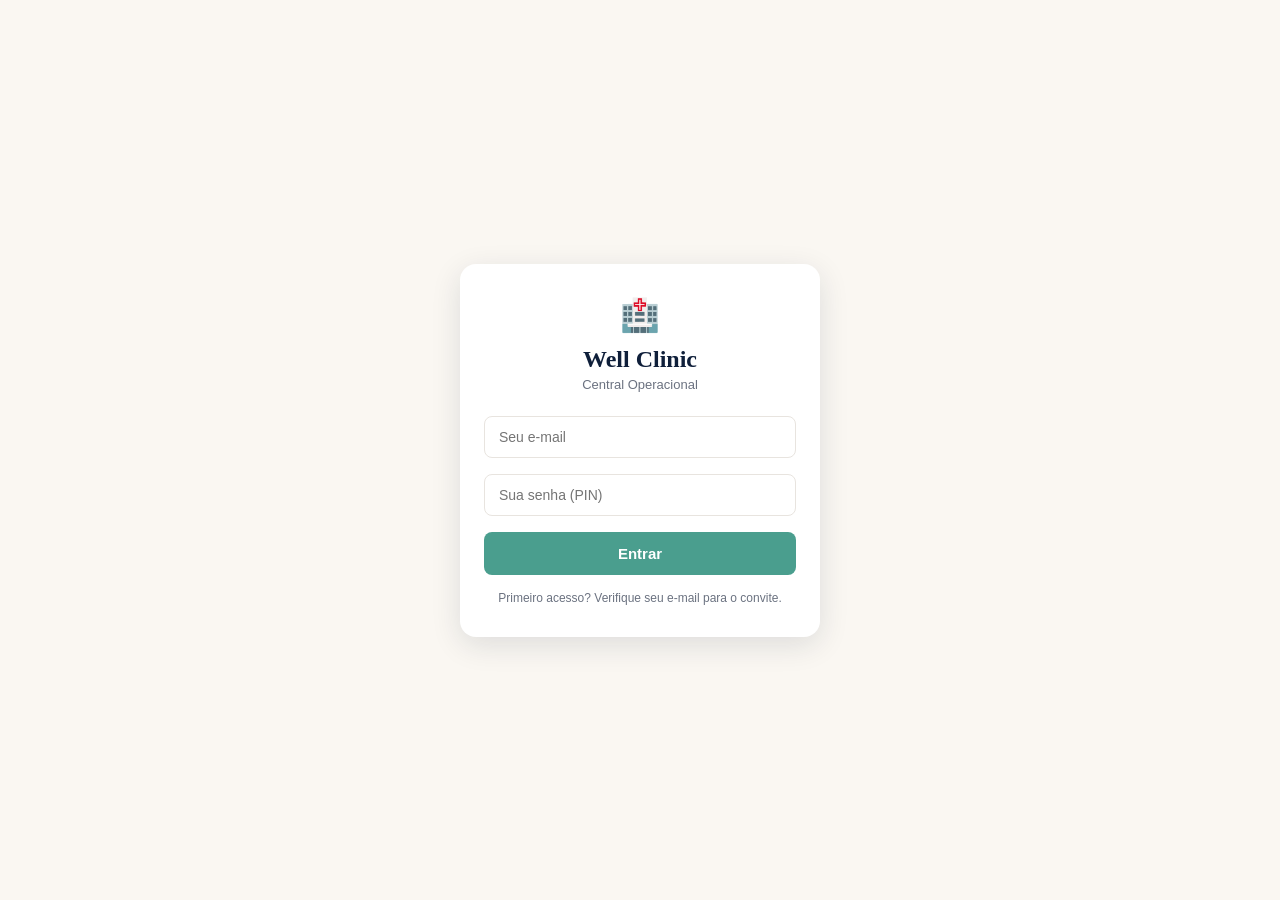
==== commit a70480b1: "fix: port fiel dos originais — gases, checklist, reservas de salas Corrige versão anterior que inven" ====
--- a/checklist.html
+++ b/checklist.html
@@ -1,1181 +1,1481 @@
 <!DOCTYPE html>
 <html lang="pt-BR">
 <head>
-  <meta charset="UTF-8">
-  <meta name="viewport" content="width=device-width, initial-scale=1.0, user-scalable=no">
-  <meta name="apple-mobile-web-app-capable" content="yes">
-  <meta name="apple-mobile-web-app-status-bar-style" content="black-translucent">
-  <title>Well Clinic — Checklist do Dia</title>
-  <link rel="stylesheet" href="css/wellclinic.css">
-  <style>
-    /* Page-specific styles */
-    .checklist-hero-link {
-      display: inline-flex;
-      align-items: center;
-      gap: 6px;
-      font-size: 12px;
-      color: var(--dourado-claro);
-      text-decoration: none;
-      transition: var(--transition);
-    }
-    .checklist-hero-link:hover {
-      color: var(--dourado);
-    }
-
-    .checklist-tabs-wrapper {
-      background: var(--branco);
-      margin-bottom: 16px;
-      border-radius: var(--radius-sm);
-    }
-
-    .wc-tabs {
-      border: none;
-      background: transparent;
-      padding: 0;
-      border-bottom: 1px solid var(--cinza-leve);
-      border-radius: 0;
-      gap: 0;
-    }
-
-    .wc-tab {
-      flex: 1;
-      border-radius: 0;
-      border-bottom: 3px solid transparent;
-      padding: 12px 16px;
-      font-size: 13px;
-      margin: 0;
-      background: transparent;
-    }
-
-    .wc-tab:hover {
-      background: var(--marfim);
-    }
-
-    .wc-tab--active {
-      background: transparent;
-      color: var(--verde);
-      border-bottom-color: var(--verde);
-    }
-
-    /* Contingência display */
-    .checklist-contingencia {
-      background: linear-gradient(135deg, var(--azul) 0%, var(--azul-medio) 100%);
-      color: var(--marfim);
-      border-radius: var(--radius);
-      padding: 16px 20px;
-      margin-bottom: 16px;
-      font-size: 13px;
-    }
-
-    .checklist-contingencia__day {
-      font-family: var(--font-titulo);
-      font-size: 14px;
-      font-weight: 600;
-      margin-bottom: 6px;
-    }
-
-    .checklist-contingencia__text {
-      line-height: 1.5;
-    }
-
-    .checklist-contingencia__text strong {
-      color: var(--dourado-claro);
-    }
-
-    /* User badge in checklist */
-    .checklist-user-badge {
-      display: flex;
-      align-items: center;
-      gap: 10px;
-      padding: 12px 16px;
-      background: var(--branco);
-      border-radius: var(--radius);
-      border: 1px solid var(--cinza-leve);
-      box-shadow: var(--sombra-sm);
-      margin-bottom: 16px;
-    }
-
-    .checklist-user-badge__avatar {
-      width: 36px;
-      height: 36px;
-      display: flex;
-      align-items: center;
-      justify-content: center;
-      background: var(--dourado-bg);
-      border-radius: 50%;
-      font-size: 18px;
-      flex-shrink: 0;
-    }
-
-    .checklist-user-badge__info {
-      flex: 1;
-    }
-
-    .checklist-user-badge__name {
-      font-weight: 600;
-      font-size: 14px;
-      color: var(--azul);
-      margin-bottom: 2px;
-    }
-
-    .checklist-user-badge__role {
-      font-size: 11px;
-      color: var(--cinza-texto);
-      text-transform: uppercase;
-      letter-spacing: 0.3px;
-    }
-
-    /* Tipo selector */
-    .checklist-tipo-selector {
-      display: flex;
-      gap: 10px;
-      margin-bottom: 20px;
-    }
-
-    .checklist-tipo-btn {
-      flex: 1;
-      padding: 16px;
-      border-radius: var(--radius-sm);
-      border: 1.5px solid var(--cinza-leve);
-      background: var(--branco);
-      cursor: pointer;
-      text-align: center;
-      transition: var(--transition);
-      font-family: var(--font-corpo);
-    }
-
-    .checklist-tipo-btn:hover {
-      border-color: var(--dourado-claro);
-    }
-
-    .checklist-tipo-btn.active {
-      border-color: var(--verde);
-      background: var(--verde-bg);
-      box-shadow: 0 0 0 3px rgba(74, 158, 142, 0.1);
-    }
-
-    .checklist-tipo-btn__icon {
-      font-size: 24px;
-      margin-bottom: 6px;
-    }
-
-    .checklist-tipo-btn__label {
-      font-size: 12px;
-      font-weight: 600;
-      color: var(--azul);
-    }
-
-    /* Checklist items grouping */
-    .checklist-area-group {
-      margin-bottom: 20px;
-      animation: wc-fadeUp 0.4s ease both;
-    }
-
-    .checklist-area-group:nth-child(1) { animation-delay: 0.05s; }
-    .checklist-area-group:nth-child(2) { animation-delay: 0.10s; }
-    .checklist-area-group:nth-child(3) { animation-delay: 0.15s; }
-    .checklist-area-group:nth-child(4) { animation-delay: 0.20s; }
-    .checklist-area-group:nth-child(5) { animation-delay: 0.25s; }
-
-    .checklist-area-header {
-      display: flex;
-      align-items: center;
-      gap: 10px;
-      padding: 10px 0 8px 0;
-      margin-bottom: 8px;
-    }
-
-    .checklist-area-dot {
-      width: 8px;
-      height: 8px;
-      border-radius: 50%;
-      background: var(--dourado);
-      flex-shrink: 0;
-    }
-
-    .checklist-area-name {
-      font-family: var(--font-titulo);
-      font-size: 14px;
-      font-weight: 600;
-      color: var(--azul);
-      flex: 1;
-    }
-
-    .checklist-area-setor {
-      font-size: 10px;
-      text-transform: uppercase;
-      letter-spacing: 0.5px;
-      color: var(--cinza-texto);
-      background: var(--cinza-leve);
-      padding: 2px 8px;
-      border-radius: 4px;
-      flex-shrink: 0;
-    }
-
-    /* Override for checklist item styling */
-    .checklist-item {
-      display: flex;
-      align-items: flex-start;
-      gap: 12px;
-      padding: 12px 16px;
-      background: var(--branco);
-      border: 1px solid var(--cinza-leve);
-      border-left: 3px solid transparent;
-      border-radius: var(--radius-sm);
-      margin-bottom: 8px;
-      cursor: pointer;
-      transition: var(--transition);
-    }
-
-    .checklist-item:hover {
-      border-color: var(--dourado-claro);
-      box-shadow: var(--sombra-md);
-    }
-
-    .checklist-item.checked {
-      background: var(--verde-bg);
-      border-left-color: var(--verde);
-      border-color: var(--verde);
-    }
-
-    .checklist-item.alta.checked {
-      border-left-color: var(--verde);
-    }
-
-    .checklist-item__checkbox {
-      width: 24px;
-      height: 24px;
-      border: 2px solid var(--cinza-leve);
-      border-radius: 6px;
-      display: flex;
-      align-items: center;
-      justify-content: center;
-      flex-shrink: 0;
-      transition: var(--transition);
-      margin-top: 2px;
-    }
-
-    .checklist-item.checked .checklist-item__checkbox {
-      background: var(--verde);
-      border-color: var(--verde);
-      color: var(--branco);
-      font-size: 14px;
-      font-weight: bold;
-    }
-
-    .checklist-item__content {
-      flex: 1;
-      min-width: 0;
-    }
-
-    .checklist-item__text {
-      font-size: 13px;
-      color: var(--grafite);
-      line-height: 1.4;
-    }
-
-    .checklist-item.checked .checklist-item__text {
-      text-decoration: line-through;
-      color: var(--cinza-texto);
-    }
-
-    .checklist-item__priority {
-      font-size: 10px;
-      font-weight: 700;
-      text-transform: uppercase;
-      letter-spacing: 0.5px;
-      color: var(--vermelho);
-      margin-top: 4px;
-    }
-
-    /* Progress section */
-    .checklist-progress-card {
-      background: var(--branco);
-      border-radius: var(--radius);
-      padding: 16px 20px;
-      box-shadow: var(--sombra-sm);
-      margin-bottom: 16px;
-    }
-
-    .checklist-progress-header {
-      display: flex;
-      justify-content: space-between;
-      align-items: center;
-      margin-bottom: 10px;
-    }
-
-    .checklist-progress-text {
-      font-size: 13px;
-      font-weight: 600;
-      color: var(--azul);
-    }
-
-    .checklist-progress-count {
-      font-size: 13px;
-      color: var(--dourado);
-      font-weight: 600;
-    }
-
-    .checklist-progress-bar {
-      width: 100%;
-      height: 8px;
-      background: var(--cinza-leve);
-      border-radius: 4px;
-      overflow: hidden;
-    }
-
-    .checklist-progress-fill {
-      height: 100%;
-      background: linear-gradient(90deg, var(--verde), var(--verde-claro));
-      border-radius: 4px;
-      transition: width 0.5s cubic-bezier(0.4, 0, 0.2, 1);
-      width: 0%;
-    }
-
-    /* Observações section */
-    .checklist-obs-card {
-      background: var(--branco);
-      border-radius: var(--radius);
-      padding: 20px;
-      box-shadow: var(--sombra-sm);
-      margin-bottom: 16px;
-    }
-
-    .checklist-obs-card label {
-      display: block;
-      font-size: 11px;
-      font-weight: 600;
-      text-transform: uppercase;
-      letter-spacing: 0.5px;
-      color: var(--dourado);
-      margin-bottom: 10px;
-    }
-
-    .checklist-obs-card textarea {
-      width: 100%;
-      padding: 12px 14px;
-      font-family: var(--font-corpo);
-      font-size: 13px;
-      border: 1.5px solid var(--cinza-leve);
-      border-radius: var(--radius-sm);
-      background: var(--branco);
-      color: var(--grafite);
-      resize: vertical;
-      min-height: 80px;
-      transition: var(--transition);
-      outline: none;
-    }
-
-    .checklist-obs-card textarea:focus {
-      border-color: var(--verde);
-      box-shadow: 0 0 0 3px rgba(74, 158, 142, 0.12);
-    }
-
-    /* Signature section */
-    .checklist-sig-card {
-      background: var(--branco);
-      border-radius: var(--radius);
-      padding: 20px;
-      box-shadow: var(--sombra-sm);
-      margin-bottom: 20px;
-      text-align: center;
-    }
-
-    .checklist-sig-card label {
-      display: block;
-      font-size: 11px;
-      font-weight: 600;
-      text-transform: uppercase;
-      letter-spacing: 0.5px;
-      color: var(--dourado);
-      margin-bottom: 12px;
-    }
-
-    #checklistSignatureCanvas {
-      width: 100%;
-      height: 120px;
-      border: 2px dashed var(--cinza-leve);
-      border-radius: var(--radius-sm);
-      background: var(--marfim);
-      cursor: crosshair;
-      touch-action: none;
-    }
-
-    #checklistSignatureCanvas.signed {
-      border-color: var(--verde);
-      border-style: solid;
-    }
-
-    .checklist-clear-sig {
-      margin-top: 8px;
-      font-size: 12px;
-      color: var(--cinza-texto);
-      background: none;
-      border: none;
-      cursor: pointer;
-      text-decoration: underline;
-      font-family: var(--font-corpo);
-      transition: var(--transition);
-    }
-
-    .checklist-clear-sig:hover {
-      color: var(--vermelho);
-    }
-
-    /* Submit button */
-    .checklist-submit-btn {
-      width: 100%;
-      padding: 14px 28px;
-      font-size: 14px;
-      font-weight: 600;
-      margin-bottom: 100px;
-    }
-
-    /* Reservas tab styles */
-    .checklist-reserva-form-card {
-      background: var(--branco);
-      border-radius: var(--radius);
-      padding: 20px;
-      box-shadow: var(--sombra-sm);
-      margin-bottom: 20px;
-    }
-
-    .checklist-form-section-title {
-      font-family: var(--font-titulo);
-      font-size: 15px;
-      font-weight: 600;
-      color: var(--azul);
-      margin-bottom: 16px;
-      padding-bottom: 8px;
-      border-bottom: 2px solid var(--dourado);
-    }
-
-    .checklist-form-group {
-      margin-bottom: 16px;
-    }
-
-    .checklist-form-group label {
-      display: block;
-      font-size: 11px;
-      font-weight: 600;
-      text-transform: uppercase;
-      letter-spacing: 0.5px;
-      color: var(--dourado);
-      margin-bottom: 8px;
-    }
-
-    .checklist-form-group input,
-    .checklist-form-group select,
-    .checklist-form-group textarea {
-      width: 100%;
-      padding: 12px 14px;
-      font-family: var(--font-corpo);
-      font-size: 13px;
-      border: 1.5px solid var(--cinza-leve);
-      border-radius: var(--radius-sm);
-      background: var(--branco);
-      color: var(--grafite);
-      transition: var(--transition);
-      outline: none;
-    }
-
-    .checklist-form-group input:focus,
-    .checklist-form-group select:focus,
-    .checklist-form-group textarea:focus {
-      border-color: var(--verde);
-      box-shadow: 0 0 0 3px rgba(74, 158, 142, 0.12);
-    }
-
-    .checklist-form-group textarea {
-      resize: vertical;
-      min-height: 80px;
-    }
-
-    .checklist-form-row {
-      display: flex;
-      gap: 10px;
-    }
-
-    .checklist-form-row > .checklist-form-group {
-      flex: 1;
-    }
-
-    /* Reserva list */
-    .checklist-reserva-card {
-      background: var(--branco);
-      border-radius: var(--radius);
-      padding: 16px 20px;
-      box-shadow: var(--sombra-sm);
-      border: 1px solid var(--cinza-leve);
-      margin-bottom: 12px;
-    }
-
-    .checklist-reserva-card__header {
-      display: flex;
-      justify-content: space-between;
-      align-items: center;
-      margin-bottom: 10px;
-    }
-
-    .checklist-reserva-card__title {
-      font-family: var(--font-titulo);
-      font-size: 14px;
-      font-weight: 600;
-      color: var(--azul);
-    }
-
-    .checklist-reserva-status {
-      display: inline-block;
-      padding: 4px 10px;
-      border-radius: 12px;
-      font-size: 10px;
-      font-weight: 600;
-      text-transform: uppercase;
-      letter-spacing: 0.3px;
-    }
-
-    .checklist-reserva-status.pendente {
-      background: rgba(160, 137, 108, 0.15);
-      color: var(--dourado);
-    }
-
-    .checklist-reserva-status.aprovada {
-      background: var(--verde-bg);
-      color: var(--verde);
-    }
-
-    .checklist-reserva-status.rejeitada {
-      background: var(--vermelho-bg);
-      color: var(--vermelho);
-    }
-
-    .checklist-reserva-card__detail {
-      font-size: 12px;
-      color: var(--cinza-texto);
-      line-height: 1.5;
-    }
-
-    .checklist-empty-state {
-      text-align: center;
-      padding: 40px 20px;
-      color: var(--cinza-texto);
-    }
-
-    .checklist-empty-state__icon {
-      font-size: 40px;
-      margin-bottom: 12px;
-      opacity: 0.5;
-    }
-
-    .checklist-empty-state__text {
-      font-size: 13px;
-    }
-
-    /* Responsive */
-    @media (min-width: 768px) {
-      .wc-container {
-        padding: 24px 20px;
-      }
-    }
-  </style>
+<meta charset="UTF-8">
+<meta name="viewport" content="width=device-width, initial-scale=1.0, user-scalable=no">
+<meta name="apple-mobile-web-app-capable" content="yes">
+<meta name="apple-mobile-web-app-status-bar-style" content="black-translucent">
+<title>Well Clinic — Checklist</title>
+
+<!-- ═══ SHARED STYLESHEETS & SCRIPTS ═══ -->
+<link rel="stylesheet" href="css/wellclinic.css">
+
+<style>
+  /* ═══════════════════════════════════════════════════════════
+     CHECKLIST PAGE-SPECIFIC STYLES
+     (Keep unique styles, remove duplicates with wellclinic.css)
+     ═══════════════════════════════════════════════════════════ */
+
+  /* ---- HEADER CUSTOMIZATION ---- */
+  .header {
+    background: var(--azul);
+    color: var(--marfim);
+    padding: 16px 20px;
+    position: sticky;
+    top: 0;
+    z-index: 100;
+    box-shadow: 0 2px 20px rgba(15,31,58,0.3);
+  }
+  .header-top {
+    display: flex;
+    align-items: center;
+    justify-content: space-between;
+    margin-bottom: 12px;
+  }
+  .header h1 {
+    font-family: 'Lora', serif;
+    font-size: 1.25rem;
+    font-weight: 600;
+    letter-spacing: 0.5px;
+  }
+  .header-badge {
+    background: var(--verde);
+    color: white;
+    font-size: 0.65rem;
+    font-weight: 600;
+    padding: 3px 10px;
+    border-radius: 20px;
+    text-transform: uppercase;
+    letter-spacing: 1px;
+  }
+
+  /* ---- TABS ---- */
+  .tabs {
+    display: flex;
+    gap: 4px;
+    background: rgba(255,255,255,0.08);
+    border-radius: 10px;
+    padding: 3px;
+  }
+  .tab {
+    flex: 1;
+    text-align: center;
+    padding: 8px 12px;
+    font-size: 0.75rem;
+    font-weight: 500;
+    color: rgba(250,247,242,0.5);
+    border-radius: 8px;
+    cursor: pointer;
+    transition: var(--transition);
+    border: none;
+    background: none;
+  }
+  .tab.active {
+    background: var(--verde);
+    color: white;
+    font-weight: 600;
+  }
+  .tab:not(.active):hover {
+    color: rgba(250,247,242,0.8);
+    background: rgba(255,255,255,0.05);
+  }
+
+  /* ---- CONTAINER ---- */
+  .container {
+    max-width: 600px;
+    margin: 0 auto;
+    padding: 16px;
+    padding-bottom: 100px;
+  }
+
+  /* ---- VIEWS ---- */
+  .view { display: none; }
+  .view.active { display: block; }
+
+  /* ---- SELEÇÃO DE PESSOA / USER BADGE ---- */
+  .select-card {
+    background: var(--branco);
+    border-radius: var(--radius);
+    padding: 24px 20px;
+    box-shadow: 0 2px 12px rgba(15,31,58,0.08);
+    margin-bottom: 16px;
+  }
+  .select-card label {
+    display: block;
+    font-size: 0.75rem;
+    font-weight: 600;
+    text-transform: uppercase;
+    letter-spacing: 1.5px;
+    color: var(--dourado);
+    margin-bottom: 10px;
+  }
+  .select-card select {
+    width: 100%;
+    padding: 14px 16px;
+    font-family: 'Poppins', sans-serif;
+    font-size: 1rem;
+    border: 2px solid var(--cinza-leve);
+    border-radius: 10px;
+    background: var(--marfim);
+    color: var(--azul);
+    appearance: none;
+    background-image: url("data:image/svg+xml,%3Csvg xmlns='http://www.w3.org/2000/svg' width='12' height='8'%3E%3Cpath d='M1 1l5 5 5-5' stroke='%23A0896C' stroke-width='2' fill='none'/%3E%3C/svg%3E");
+    background-repeat: no-repeat;
+    background-position: right 16px center;
+    cursor: pointer;
+    transition: var(--transition);
+  }
+  .select-card select:focus {
+    outline: none;
+    border-color: var(--verde);
+    box-shadow: 0 0 0 3px rgba(74,158,142,0.15);
+  }
+
+  /* ---- INFO CONTINGÊNCIA ---- */
+  .contingencia-info {
+    background: linear-gradient(135deg, var(--azul), #1a2d4d);
+    color: var(--marfim);
+    border-radius: var(--radius);
+    padding: 16px 20px;
+    margin-bottom: 16px;
+    font-size: 0.85rem;
+  }
+  .contingencia-info strong {
+    color: var(--dourado);
+  }
+  .contingencia-info .dia {
+    font-family: 'Lora', serif;
+    font-size: 1.1rem;
+    font-weight: 600;
+    margin-bottom: 6px;
+  }
+
+  /* ---- TIPO SELECTOR ---- */
+  .tipo-selector {
+    display: flex;
+    gap: 10px;
+    margin-bottom: 20px;
+  }
+  .tipo-btn {
+    flex: 1;
+    padding: 16px;
+    border-radius: var(--radius);
+    border: 2px solid var(--cinza-leve);
+    background: var(--branco);
+    cursor: pointer;
+    text-align: center;
+    transition: var(--transition);
+    font-family: 'Poppins', sans-serif;
+  }
+  .tipo-btn .icon { font-size: 1.5rem; margin-bottom: 4px; }
+  .tipo-btn .label { font-size: 0.8rem; font-weight: 600; color: var(--azul); }
+  .tipo-btn.active {
+    border-color: var(--verde);
+    background: rgba(74,158,142,0.06);
+    box-shadow: 0 0 0 3px rgba(74,158,142,0.1);
+  }
+  .tipo-btn:hover:not(.active) {
+    border-color: var(--dourado);
+  }
+
+  /* ---- PROGRESS BAR ---- */
+  .progress-container {
+    background: var(--branco);
+    border-radius: var(--radius);
+    padding: 16px 20px;
+    box-shadow: 0 2px 12px rgba(15,31,58,0.08);
+    margin-bottom: 16px;
+  }
+  .progress-header {
+    display: flex;
+    justify-content: space-between;
+    align-items: center;
+    margin-bottom: 10px;
+  }
+  .progress-text {
+    font-size: 0.8rem;
+    font-weight: 600;
+    color: var(--azul);
+  }
+  .progress-count {
+    font-size: 0.8rem;
+    color: var(--dourado);
+    font-weight: 600;
+  }
+  .progress-bar {
+    width: 100%;
+    height: 8px;
+    background: var(--cinza-leve);
+    border-radius: 4px;
+    overflow: hidden;
+  }
+  .progress-fill {
+    height: 100%;
+    background: linear-gradient(90deg, var(--verde), #5CB8A5);
+    border-radius: 4px;
+    transition: width 0.5s cubic-bezier(0.4, 0, 0.2, 1);
+    width: 0%;
+  }
+
+  /* ---- AREA GROUP ---- */
+  .area-group {
+    margin-bottom: 16px;
+    animation: fadeInUp 0.4s ease forwards;
+    opacity: 0;
+  }
+  @keyframes fadeInUp {
+    from { opacity: 0; transform: translateY(12px); }
+    to { opacity: 1; transform: translateY(0); }
+  }
+  .area-header {
+    display: flex;
+    align-items: center;
+    gap: 10px;
+    padding: 10px 0;
+  }
+  .area-dot {
+    width: 10px;
+    height: 10px;
+    border-radius: 50%;
+    background: var(--dourado);
+    flex-shrink: 0;
+  }
+  .area-name {
+    font-family: 'Lora', serif;
+    font-size: 0.95rem;
+    font-weight: 600;
+    color: var(--azul);
+  }
+  .area-setor {
+    font-size: 0.65rem;
+    text-transform: uppercase;
+    letter-spacing: 1px;
+    color: var(--cinza-texto);
+    background: var(--cinza-leve);
+    padding: 2px 8px;
+    border-radius: 4px;
+  }
+
+  /* ---- CHECKLIST ITEM ---- */
+  .check-item {
+    background: var(--branco);
+    border-radius: 10px;
+    padding: 14px 16px;
+    margin-bottom: 8px;
+    box-shadow: 0 2px 12px rgba(15,31,58,0.08);
+    display: flex;
+    align-items: flex-start;
+    gap: 14px;
+    transition: var(--transition);
+    cursor: pointer;
+    border-left: 3px solid transparent;
+  }
+  .check-item:hover {
+    box-shadow: 0 4px 24px rgba(15,31,58,0.12);
+    transform: translateY(-1px);
+  }
+  .check-item.checked {
+    background: rgba(74,158,142,0.04);
+    border-left-color: var(--verde);
+    opacity: 0.8;
+  }
+  .check-item.alta { border-left-color: var(--vermelho); }
+  .check-item.alta.checked { border-left-color: var(--verde); }
+
+  .check-box {
+    width: 28px;
+    height: 28px;
+    border-radius: 8px;
+    border: 2px solid var(--cinza-leve);
+    flex-shrink: 0;
+    display: flex;
+    align-items: center;
+    justify-content: center;
+    transition: var(--transition);
+    margin-top: 1px;
+  }
+  .check-item.checked .check-box {
+    background: var(--verde);
+    border-color: var(--verde);
+  }
+  .check-box svg {
+    width: 16px;
+    height: 16px;
+    opacity: 0;
+    transition: var(--transition);
+    stroke: white;
+    stroke-width: 3;
+    fill: none;
+  }
+  .check-item.checked .check-box svg { opacity: 1; }
+
+  .check-content { flex: 1; }
+  .check-desc {
+    font-size: 0.88rem;
+    line-height: 1.4;
+    color: var(--azul);
+  }
+  .check-item.checked .check-desc {
+    text-decoration: line-through;
+    color: var(--cinza-texto);
+  }
+  .check-priority {
+    font-size: 0.6rem;
+    font-weight: 700;
+    text-transform: uppercase;
+    letter-spacing: 1px;
+    color: var(--vermelho);
+    margin-top: 4px;
+  }
+
+  /* ---- OBSERVAÇÕES ---- */
+  .obs-section {
+    background: var(--branco);
+    border-radius: var(--radius);
+    padding: 20px;
+    box-shadow: 0 2px 12px rgba(15,31,58,0.08);
+    margin-bottom: 16px;
+  }
+  .obs-section label {
+    display: block;
+    font-size: 0.75rem;
+    font-weight: 600;
+    text-transform: uppercase;
+    letter-spacing: 1.5px;
+    color: var(--dourado);
+    margin-bottom: 10px;
+  }
+  .obs-section textarea {
+    width: 100%;
+    padding: 12px 14px;
+    font-family: 'Poppins', sans-serif;
+    font-size: 0.88rem;
+    border: 2px solid var(--cinza-leve);
+    border-radius: 10px;
+    background: var(--marfim);
+    color: var(--azul);
+    resize: vertical;
+    min-height: 80px;
+    transition: var(--transition);
+  }
+  .obs-section textarea:focus {
+    outline: none;
+    border-color: var(--verde);
+    box-shadow: 0 0 0 3px rgba(74,158,142,0.15);
+  }
+
+  /* ---- ASSINATURA ---- */
+  .signature-section {
+    background: var(--branco);
+    border-radius: var(--radius);
+    padding: 20px;
+    box-shadow: 0 2px 12px rgba(15,31,58,0.08);
+    margin-bottom: 20px;
+    text-align: center;
+  }
+  .signature-section label {
+    display: block;
+    font-size: 0.75rem;
+    font-weight: 600;
+    text-transform: uppercase;
+    letter-spacing: 1.5px;
+    color: var(--dourado);
+    margin-bottom: 12px;
+  }
+  .signature-canvas {
+    width: 100%;
+    height: 100px;
+    border: 2px dashed var(--cinza-leve);
+    border-radius: 10px;
+    background: var(--marfim);
+    cursor: crosshair;
+    touch-action: none;
+  }
+  .signature-canvas.signed {
+    border-color: var(--verde);
+    border-style: solid;
+  }
+  .clear-sig {
+    margin-top: 8px;
+    font-size: 0.75rem;
+    color: var(--cinza-texto);
+    background: none;
+    border: none;
+    cursor: pointer;
+    text-decoration: underline;
+    font-family: 'Poppins', sans-serif;
+  }
+
+  /* ---- SUBMIT BUTTON ---- */
+  .submit-btn {
+    width: 100%;
+    padding: 18px;
+    font-family: 'Poppins', sans-serif;
+    font-size: 1rem;
+    font-weight: 700;
+    color: white;
+    background: linear-gradient(135deg, var(--verde), #3D8A7C);
+    border: none;
+    border-radius: var(--radius);
+    cursor: pointer;
+    box-shadow: 0 4px 16px rgba(74,158,142,0.3);
+    transition: var(--transition);
+    text-transform: uppercase;
+    letter-spacing: 1px;
+  }
+  .submit-btn:hover {
+    transform: translateY(-2px);
+    box-shadow: 0 6px 24px rgba(74,158,142,0.4);
+  }
+  .submit-btn:active { transform: translateY(0); }
+  .submit-btn:disabled {
+    opacity: 0.5;
+    cursor: not-allowed;
+    transform: none;
+  }
+
+  /* ---- EMPTY STATE ---- */
+  .empty-state {
+    text-align: center;
+    padding: 40px 20px;
+    color: var(--cinza-texto);
+  }
+  .empty-state .icon {
+    font-size: 48px;
+    margin-bottom: 12px;
+    display: block;
+    opacity: 0.5;
+  }
+  .empty-state p {
+    font-size: 0.9rem;
+  }
+
+  /* ---- LOADING STATE ---- */
+  .loading {
+    text-align: center;
+    padding: 30px;
+    display: flex;
+    align-items: center;
+    justify-content: center;
+    gap: 12px;
+    color: var(--cinza-texto);
+    font-size: 0.9rem;
+  }
+  .spinner {
+    width: 16px;
+    height: 16px;
+    border: 2px solid var(--cinza-leve);
+    border-top-color: var(--verde);
+    border-radius: 50%;
+    animation: spin 0.8s linear infinite;
+  }
+  @keyframes spin {
+    to { transform: rotate(360deg); }
+  }
+
+  /* ---- RESERVA ---- */
+  .form-group {
+    margin-bottom: 16px;
+  }
+  .form-group label {
+    display: block;
+    font-size: 0.8rem;
+    font-weight: 600;
+    color: var(--azul);
+    margin-bottom: 6px;
+    text-transform: uppercase;
+    letter-spacing: 0.5px;
+  }
+  .form-group input,
+  .form-group select,
+  .form-group textarea {
+    width: 100%;
+    padding: 12px 14px;
+    font-family: 'Poppins', sans-serif;
+    font-size: 0.9rem;
+    border: 2px solid var(--cinza-leve);
+    border-radius: 10px;
+    background: var(--marfim);
+    color: var(--azul);
+    transition: var(--transition);
+  }
+  .form-group input:focus,
+  .form-group select:focus,
+  .form-group textarea:focus {
+    outline: none;
+    border-color: var(--verde);
+    box-shadow: 0 0 0 3px rgba(74,158,142,0.15);
+  }
+
+  .section-title {
+    font-family: 'Lora', serif;
+    font-size: 1.1rem;
+    font-weight: 600;
+    color: var(--azul);
+    margin-bottom: 20px;
+    padding-bottom: 10px;
+    border-bottom: 2px solid var(--cinza-leve);
+  }
+
+  .reserva-card {
+    background: var(--branco);
+    border-radius: var(--radius);
+    padding: 16px;
+    margin-bottom: 12px;
+    box-shadow: 0 2px 12px rgba(15,31,58,0.08);
+    border-left: 4px solid var(--dourado);
+  }
+  .reserva-card h4 {
+    font-family: 'Lora', serif;
+    font-size: 0.95rem;
+    color: var(--azul);
+    margin: 0 0 8px 0;
+  }
+  .reserva-detail {
+    font-size: 0.8rem;
+    color: var(--cinza-texto);
+    line-height: 1.5;
+  }
+  .status-badge {
+    display: inline-block;
+    padding: 3px 10px;
+    border-radius: 12px;
+    font-size: 0.7rem;
+    font-weight: 600;
+    text-transform: uppercase;
+  }
+  .status-badge.pendente {
+    background: rgba(160,137,108,0.12);
+    color: var(--dourado);
+  }
+  .status-badge.aprovada {
+    background: rgba(74,158,142,0.12);
+    color: var(--verde);
+  }
+  .status-badge.recusada {
+    background: rgba(212,100,74,0.12);
+    color: var(--vermelho);
+  }
+
+  /* ---- REGRAS ---- */
+  .regras-card {
+    background: var(--branco);
+    border-radius: var(--radius);
+    padding: 16px;
+    margin-bottom: 12px;
+    box-shadow: 0 2px 12px rgba(15,31,58,0.08);
+    border-left: 4px solid var(--dourado);
+  }
+  .regra-categoria {
+    font-size: 0.7rem;
+    text-transform: uppercase;
+    letter-spacing: 1px;
+    color: var(--dourado);
+    font-weight: 700;
+    margin-bottom: 4px;
+  }
+  .regra-texto {
+    font-size: 0.9rem;
+    color: var(--azul);
+    line-height: 1.5;
+    margin-bottom: 6px;
+  }
+  .regra-obs {
+    font-size: 0.75rem;
+    color: var(--cinza-texto);
+    font-style: italic;
+  }
+
+  /* ---- TOAST ---- */
+  .toast {
+    position: fixed;
+    bottom: 20px;
+    left: 20px;
+    right: 20px;
+    padding: 16px 20px;
+    background: var(--verde);
+    color: white;
+    border-radius: var(--radius);
+    box-shadow: 0 8px 30px rgba(15,31,58,0.12);
+    display: none;
+    z-index: 2000;
+    animation: slideUp 0.3s ease;
+  }
+  .toast.show { display: block; }
+  .toast.error { background: var(--vermelho); }
+  @keyframes slideUp {
+    from { transform: translateY(100%); opacity: 0; }
+    to { transform: translateY(0); opacity: 1; }
+  }
+</style>
 </head>
 <body>
 
-  <!-- Auth overlays (loading, login, register) -->
-  <div id="wcLoading" class="wc-loading">
-    <div class="wc-loading__spinner"></div>
-    <div class="wc-loading__text">Carregando...</div>
+<!-- ===== HEADER ===== -->
+<div class="header">
+  <div class="header-top">
+    <h1>✅ Checklist</h1>
+    <span class="header-badge" id="headerBadge">Checklist</span>
   </div>
-
-  <div id="wcLogin" class="wc-login">
-    <div class="wc-login__box">
-      <div style="font-size:32px;margin-bottom:12px;">🏥</div>
-      <div class="wc-login__title">Well Clinic</div>
-      <div class="wc-login__subtitle">Central Operacional</div>
-      <div class="wc-form-group">
-        <input type="email" id="loginEmail" class="wc-input" placeholder="Seu e-mail" autocomplete="email">
+  <div class="tabs">
+    <button class="tab active" onclick="switchView('checklist')">✅ Checklist</button>
+    <button class="tab" onclick="switchView('reserva')">🗓 Reserva</button>
+    <button class="tab" onclick="switchView('regras')">📋 Regras</button>
+  </div>
+</div>
+
+<!-- ===== MAIN CONTAINER ===== -->
+<div class="container">
+
+  <!-- ===== VIEW: CHECKLIST ===== -->
+  <div class="view active" id="view-checklist">
+
+    <!-- User Badge (auto-detected) -->
+    <div id="userBadgeContainer"></div>
+
+    <!-- Seleção de Pessoa (fallback) -->
+    <div class="select-card" id="selectCardFallback" style="display:none;">
+      <label>Quem é você?</label>
+      <select id="selectPessoa" onchange="onPessoaChange()">
+        <option value="">Selecione seu nome...</option>
+      </select>
+    </div>
+
+    <!-- Info contingência -->
+    <div class="contingencia-info" id="contingenciaInfo" style="display:none;">
+      <div class="dia" id="contDia"></div>
+      <div id="contTexto"></div>
+    </div>
+
+    <!-- Tipo: Abertura ou Fechamento -->
+    <div class="tipo-selector" id="tipoSelector" style="display:none;">
+      <div class="tipo-btn" data-tipo="Abertura" onclick="selectTipo('Abertura')">
+        <div class="icon">🌅</div>
+        <div class="label">Abertura</div>
       </div>
-      <div class="wc-form-group">
-        <input type="password" id="loginPin" class="wc-input" placeholder="Sua senha (PIN)" autocomplete="current-password" inputmode="numeric">
+      <div class="tipo-btn" data-tipo="Fechamento" onclick="selectTipo('Fechamento')">
+        <div class="icon">🌙</div>
+        <div class="label">Fechamento</div>
       </div>
-      <button class="wc-btn wc-btn--primary wc-btn--full wc-btn--lg" id="btnLogin">Entrar</button>
-      <div id="loginError" class="wc-text-sm wc-mt-8" style="color:var(--vermelho);display:none;"></div>
-      <div class="wc-text-sm wc-text-muted wc-mt-16">Primeiro acesso? Verifique seu e-mail para o convite.</div>
+    </div>
+
+    <!-- Progresso -->
+    <div class="progress-container" id="progressContainer" style="display:none;">
+      <div class="progress-header">
+        <span class="progress-text" id="progressText">Progresso</span>
+        <span class="progress-count" id="progressCount">0 / 0</span>
+      </div>
+      <div class="progress-bar">
+        <div class="progress-fill" id="progressFill"></div>
+      </div>
+    </div>
+
+    <!-- Itens do Checklist -->
+    <div id="checklistContainer"></div>
+
+    <!-- Observações -->
+    <div class="obs-section" id="obsSection" style="display:none;">
+      <label>Observações (opcional)</label>
+      <textarea id="obsText" placeholder="Alguma observação ou pendência..."></textarea>
+    </div>
+
+    <!-- Assinatura Digital -->
+    <div class="signature-section" id="sigSection" style="display:none;">
+      <label>Assinatura Digital</label>
+      <canvas class="signature-canvas" id="sigCanvas"></canvas>
+      <br>
+      <button class="clear-sig" onclick="clearSignature()">Limpar assinatura</button>
+    </div>
+
+    <!-- Botão Enviar -->
+    <button class="submit-btn" id="submitBtn" style="display:none;" onclick="submitChecklist()" disabled>
+      Registrar Checklist
+    </button>
+  </div>
+
+  <!-- ===== VIEW: RESERVA ===== -->
+  <div class="view" id="view-reserva">
+
+    <div class="section-title">Nova Reserva de Sala</div>
+
+    <div class="select-card" style="margin-bottom: 20px;">
+      <div class="form-group">
+        <label>Solicitante</label>
+        <select id="reservaSolicitante">
+          <option value="">Selecione seu nome...</option>
+        </select>
+      </div>
+      <div class="form-group">
+        <label>Sala</label>
+        <select id="reservaSala">
+          <option value="">Selecione a sala...</option>
+          <option value="Sala 209">Sala 209</option>
+          <option value="Sala 8">Sala 8 / Consultório 8</option>
+          <option value="Sala Dentistas">Sala dos Dentistas</option>
+          <option value="Auditório">Auditório</option>
+          <option value="Consultório 1">Consultório 1</option>
+          <option value="Consultório 2">Consultório 2</option>
+          <option value="Consultório 3">Consultório 3</option>
+          <option value="Laboratório">Laboratório</option>
+        </select>
+      </div>
+      <div class="form-group">
+        <label>Data</label>
+        <input type="date" id="reservaData">
+      </div>
+      <div style="display:flex; gap:10px;">
+        <div class="form-group" style="flex:1;">
+          <label>Hora Início</label>
+          <input type="time" id="reservaInicio">
+        </div>
+        <div class="form-group" style="flex:1;">
+          <label>Hora Fim</label>
+          <input type="time" id="reservaFim">
+        </div>
+      </div>
+      <div class="form-group">
+        <label>Motivo</label>
+        <textarea id="reservaMotivo" rows="3" placeholder="Descreva o motivo da reserva..."></textarea>
+      </div>
+      <button class="submit-btn" onclick="submitReserva()">
+        Solicitar Reserva
+      </button>
+    </div>
+
+    <div class="section-title">Minhas Reservas</div>
+    <div id="reservasList">
+      <div class="loading"><div class="spinner"></div>Carregando...</div>
     </div>
   </div>
 
-  <div id="wcRegister" class="wc-register">
-    <div class="wc-login__box">
-      <div style="font-size:32px;margin-bottom:12px;">👋</div>
-      <div class="wc-login__title">Bem-vindo!</div>
-      <div class="wc-login__subtitle" id="registerSubtitle">Configure seu acesso</div>
-      <div class="wc-form-group">
-        <label class="wc-label">Como quer ser chamado?</label>
-        <input type="text" id="registerApelido" class="wc-input" placeholder="Ex: Jonatã, Dra. Jaque, Gabi...">
-      </div>
-      <div class="wc-form-group">
-        <label class="wc-label">Crie uma senha (4+ dígitos)</label>
-        <input type="password" id="registerPin" class="wc-input" placeholder="Sua senha" inputmode="numeric">
-      </div>
-      <div class="wc-form-group">
-        <label class="wc-label">Confirme a senha</label>
-        <input type="password" id="registerPinConfirm" class="wc-input" placeholder="Repita a senha" inputmode="numeric">
-      </div>
-      <button class="wc-btn wc-btn--primary wc-btn--full wc-btn--lg" id="btnRegister">Criar Acesso</button>
-      <div id="registerError" class="wc-text-sm wc-mt-8" style="color:var(--vermelho);display:none;"></div>
+  <!-- ===== VIEW: REGRAS ===== -->
+  <div class="view" id="view-regras">
+    <div class="section-title">Regras e Protocolos</div>
+    <div id="regrasList">
+      <div class="loading"><div class="spinner"></div>Carregando...</div>
     </div>
   </div>
-
-  <!-- Hero/Header -->
-  <div class="wc-hero">
-    <div class="wc-hero-top">
-      <a href="index.html" class="wc-hero-brand">
-        <span class="brand-icon" style="background:rgba(255,255,255,.1);display:flex;align-items:center;justify-content:center;font-size:16px;">🏥</span>
-        Well Clinic Central
-      </a>
-      <a href="index.html" class="wc-hero-link">Portal ↩</a>
-    </div>
-    <div class="wc-hero-title">Checklist do Dia</div>
-  </div>
-
-  <!-- Main container -->
-  <div class="wc-container">
-
-    <!-- Tabs wrapper -->
-    <div class="checklist-tabs-wrapper">
-      <div class="wc-tabs">
-        <button class="wc-tab wc-tab--active" onclick="app.switchTab('checklist')">✅ Checklist</button>
-        <button class="wc-tab" onclick="app.switchTab('reservas')">🗓 Reservas</button>
-      </div>
-    </div>
-
-    <!-- ===== TAB: CHECKLIST ===== -->
-    <div id="tab-checklist" class="checklist-tab-content">
-
-      <!-- User badge (auto-detected from session) -->
-      <div class="checklist-user-badge" id="userBadge" style="display:none;">
-        <div class="checklist-user-badge__avatar">👤</div>
-        <div class="checklist-user-badge__info">
-          <div class="checklist-user-badge__name" id="userBadgeName">—</div>
-          <div class="checklist-user-badge__role" id="userBadgeRole">—</div>
+</div>
+
+<!-- ===== TOAST ===== -->
+<div class="toast" id="toast"></div>
+
+<!-- ═══ SHARED SCRIPTS ═══ -->
+<script src="js/config.js"></script>
+<script src="js/auth.js"></script>
+<script src="js/api.js"></script>
+<script src="js/ui.js"></script>
+
+<script>
+  // ════════════════════════════════════════════════════════════════
+  // CHECKLIST APPLICATION — MAIN CODE
+  // ════════════════════════════════════════════════════════════════
+
+  // ──────────────────────────────────────────────────────────────
+  // STATE VARIABLES
+  // ──────────────────────────────────────────────────────────────
+  let equipe = [];
+  let checklistItems = [];
+  let checkedItems = new Set();
+  let pessoaSelecionada = null;
+  let tipoSelecionado = null;
+  let sigCanvas, sigCtx, isDrawing = false, hasSigned = false;
+
+  // ──────────────────────────────────────────────────────────────
+  // INITIALIZATION
+  // ──────────────────────────────────────────────────────────────
+  document.addEventListener('DOMContentLoaded', async () => {
+    // Initialize signature canvas
+    initSignatureCanvas();
+
+    // Check authentication
+    const session = WC.auth.getSession();
+    if (!session) {
+      window.location.href = WC.config.BASE_URL;
+      return;
+    }
+
+    // Load equipe and auto-detect user
+    await loadEquipe();
+    setDefaultDate();
+    autoSelectUserFromSession();
+
+    // Deep link: if came from portal with ?view=reserva
+    const urlParams = new URLSearchParams(window.location.search);
+    if (urlParams.get('view') === 'reserva') {
+      setTimeout(() => {
+        document.querySelectorAll('.tab')[1].click();
+      }, 300);
+    }
+  });
+
+  // ──────────────────────────────────────────────────────────────
+  // USER DETECTION FROM SESSION
+  // ──────────────────────────────────────────────────────────────
+  function autoSelectUserFromSession() {
+    const session = WC.auth.getSession();
+    if (!session || !session.user) return;
+
+    const userInfo = session.user;
+    const displayName = userInfo.apelido || userInfo.nome || '';
+
+    if (!displayName) return;
+
+    // Hide fallback dropdown
+    const selectCard = document.getElementById('selectCardFallback');
+    if (selectCard) selectCard.style.display = 'none';
+
+    // Create and display user badge
+    const badge = document.createElement('div');
+    badge.className = 'select-card';
+    badge.style.marginBottom = '16px';
+    badge.innerHTML = `
+      <div style="display:flex;align-items:center;gap:10px;">
+        <span style="font-size:18px;width:36px;height:36px;display:flex;align-items:center;justify-content:center;background:rgba(160,137,108,.15);border-radius:50%;">👤</span>
+        <div>
+          <div style="font-weight:600;font-size:14px;color:#0F1F3A;">${displayName}</div>
+          <div style="font-size:11px;color:#5A5A6E;text-transform:uppercase;letter-spacing:.3px;">Responsável</div>
         </div>
       </div>
-
-      <!-- Contingência display -->
-      <div class="checklist-contingencia" id="contingenciaDisplay" style="display:none;">
-        <div class="checklist-contingencia__day" id="contingenciaDia"></div>
-        <div class="checklist-contingencia__text">
-          Backup: <strong id="contingenciaName"></strong>
+    `;
+
+    const container = document.getElementById('userBadgeContainer');
+    container.appendChild(badge);
+
+    // Auto-select in equipe and trigger
+    autoSelectInEquipe(userInfo.nome || userInfo.email, userInfo);
+    onPessoaChange();
+  }
+
+  function autoSelectInEquipe(nome, userInfo) {
+    const select = document.getElementById('selectPessoa');
+    const reservaSelect = document.getElementById('reservaSolicitante');
+
+    // Find matching person in equipe
+    let found = false;
+    for (let i = 1; i < select.options.length; i++) {
+      if (stripAccents(select.options[i].value) === stripAccents(nome)) {
+        select.selectedIndex = i;
+        found = true;
+        break;
+      }
+    }
+
+    // If not found, add to equipe
+    if (!found) {
+      const cargoMap = { gestor: 'Administração', operador: 'Operador', locatario: 'Dentista (Locatário)' };
+      const cargo = (userInfo && userInfo.cargo) || cargoMap[(userInfo && userInfo.perfil)] || 'Equipe';
+      equipe.push({ nome: nome, cargo: cargo, podFechar: ((userInfo && userInfo.perfil) === 'gestor') });
+      select.add(new Option(nome + ' — ' + cargo, nome));
+      select.selectedIndex = select.options.length - 1;
+      reservaSelect.add(new Option(nome + ' — ' + cargo, nome));
+      reservaSelect.selectedIndex = reservaSelect.options.length - 1;
+    }
+
+    // Also select in reserva dropdown
+    for (let i = 1; i < reservaSelect.options.length; i++) {
+      if (stripAccents(reservaSelect.options[i].value) === stripAccents(nome)) {
+        reservaSelect.selectedIndex = i;
+        break;
+      }
+    }
+  }
+
+  function stripAccents(str) {
+    return str.normalize('NFD').replace(/[\u0300-\u036f]/g, '').toLowerCase();
+  }
+
+  // ──────────────────────────────────────────────────────────────
+  // LOAD EQUIPE
+  // ──────────────────────────────────────────────────────────────
+  async function loadEquipe() {
+    try {
+      const res = await WC.api.get(WC.config.API_CHECKLIST, { action: 'getEquipe' });
+      equipe = res.data || res;
+      if (!Array.isArray(equipe)) equipe = [];
+    } catch (err) {
+      console.error('Erro ao carregar equipe:', err);
+      // Fallback with local data
+      equipe = [
+        { nome: 'Jonathan', cargo: 'Administração', podFechar: true },
+        { nome: 'André Landin', cargo: 'Administração', podFechar: false },
+        { nome: 'Dra. Jaqueline', cargo: 'Dentista', podFechar: false },
+        { nome: 'Vinícius', cargo: 'Dentista', podFechar: false },
+        { nome: 'João', cargo: 'Dentista', podFechar: false },
+        { nome: 'Luana', cargo: 'Dentista', podFechar: false },
+        { nome: 'Manuela', cargo: 'Dentista', podFechar: false },
+        { nome: 'Carlos', cargo: 'Dentista (Locatário)', podFechar: false },
+        { nome: 'Robert', cargo: 'Dentista (Locatário)', podFechar: false },
+        { nome: 'Gabriela', cargo: 'Recepcionista Operacional', podFechar: true },
+        { nome: 'Concierge', cargo: 'Recepcionista Concierge', podFechar: true },
+        { nome: 'Valet', cargo: 'Valet', podFechar: false },
+        { nome: 'Henrique', cargo: 'Laboratório', podFechar: false },
+        { nome: 'Lab Auxiliar', cargo: 'Laboratório', podFechar: false },
+        { nome: 'Flávia', cargo: 'Serviços Gerais', podFechar: false }
+      ];
+    }
+
+    populateSelects();
+  }
+
+  function populateSelects() {
+    const selectPessoa = document.getElementById('selectPessoa');
+    const reservaSolicitante = document.getElementById('reservaSolicitante');
+
+    equipe.forEach(p => {
+      const opt1 = new Option(`${p.nome} — ${p.cargo}`, p.nome);
+      const opt2 = new Option(`${p.nome} — ${p.cargo}`, p.nome);
+      selectPessoa.add(opt1);
+      reservaSolicitante.add(opt2);
+    });
+  }
+
+  function setDefaultDate() {
+    const today = new Date().toISOString().split('T')[0];
+    document.getElementById('reservaData').value = today;
+  }
+
+  // ──────────────────────────────────────────────────────────────
+  // NAVIGATION
+  // ──────────────────────────────────────────────────────────────
+  function switchView(view) {
+    document.querySelectorAll('.view').forEach(v => v.classList.remove('active'));
+    document.querySelectorAll('.tab').forEach(t => t.classList.remove('active'));
+    document.getElementById(`view-${view}`).classList.add('active');
+    event.target.classList.add('active');
+
+    const badge = document.getElementById('headerBadge');
+    if (view === 'checklist') { badge.textContent = 'Checklist'; loadContingencia(); }
+    if (view === 'reserva') { badge.textContent = 'Reserva'; loadReservas(); }
+    if (view === 'regras') { badge.textContent = 'Regras'; loadRegras(); }
+  }
+
+  // ──────────────────────────────────────────────────────────────
+  // CHECKLIST LOGIC
+  // ──────────────────────────────────────────────────────────────
+  function onPessoaChange() {
+    const nome = document.getElementById('selectPessoa').value;
+    if (!nome) {
+      pessoaSelecionada = null;
+      document.getElementById('tipoSelector').style.display = 'none';
+      document.getElementById('progressContainer').style.display = 'none';
+      document.getElementById('checklistContainer').innerHTML = '';
+      return;
+    }
+
+    pessoaSelecionada = equipe.find(p => p.nome === nome);
+    document.getElementById('tipoSelector').style.display = 'flex';
+    loadContingencia();
+
+    // Auto-select tipo based on cargo and time
+    const hora = new Date().getHours();
+    if (pessoaSelecionada.cargo === 'Serviços Gerais') {
+      selectTipo('Abertura');
+    } else if (hora >= 17) {
+      selectTipo('Fechamento');
+    }
+  }
+
+  function selectTipo(tipo) {
+    tipoSelecionado = tipo;
+    document.querySelectorAll('.tipo-btn').forEach(btn => {
+      btn.classList.toggle('active', btn.dataset.tipo === tipo);
+    });
+    loadChecklistItems();
+  }
+
+  async function loadChecklistItems() {
+    if (!pessoaSelecionada || !tipoSelecionado) return;
+
+    const container = document.getElementById('checklistContainer');
+    container.innerHTML = '<div class="loading"><div class="spinner"></div>Carregando itens...</div>';
+
+    try {
+      const res = await WC.api.get(WC.config.API_CHECKLIST, {
+        action: 'getChecklist',
+        cargo: pessoaSelecionada.cargo,
+        tipo: tipoSelecionado
+      });
+      checklistItems = res.data || res;
+      if (!Array.isArray(checklistItems)) checklistItems = [];
+    } catch (err) {
+      // Fallback: use local data
+      checklistItems = getLocalChecklistItems(pessoaSelecionada.cargo, tipoSelecionado);
+    }
+
+    checkedItems = new Set();
+    renderChecklist();
+  }
+
+  function getLocalChecklistItems(cargo, tipo) {
+    // Complete local fallback data — ALL ITEMS PRESERVED EXACTLY
+    const allItems = {
+      'Abertura': [
+        { id: 'AB01', areaNome: 'Quadro de Energia / Registro Rua', setor: 'Externo', ordem: 18, descricao: 'Religar registro geral de energia na rua', prioridade: 'Alta' },
+        { id: 'AB02', areaNome: 'Quadro de Energia / Registro Rua', setor: 'Externo', ordem: 18, descricao: 'Religar disjuntores dos ACs externos', prioridade: 'Alta' },
+        { id: 'AB03', areaNome: 'Quadro de Energia Interno', setor: 'Infraestrutura', ordem: 17, descricao: 'Religar disjuntores internos no quadro principal', prioridade: 'Alta' },
+        { id: 'AB04', areaNome: 'Cozinha', setor: 'Fundos', ordem: 1, descricao: 'Iniciar protocolo de limpeza', prioridade: 'Normal' },
+      ],
+      'Fechamento_Dentista': [
+        { id: 'FD01', areaNome: 'Compressor / Bombas a Vácuo', setor: 'Infraestrutura', ordem: 14, descricao: 'Verificar se não há mais pacientes — desligar compressor', prioridade: 'Alta' },
+        { id: 'FD02', areaNome: 'Compressor / Bombas a Vácuo', setor: 'Infraestrutura', ordem: 14, descricao: 'Desligar bombas a vácuo', prioridade: 'Alta' },
+        { id: 'FD03', areaNome: 'Gases — Setor Clínico', setor: 'Infraestrutura', ordem: 15, descricao: 'Desconectar cartes de N₂O e O₂ da parede', prioridade: 'Alta' },
+        { id: 'FD04', areaNome: 'Consultórios (Geral)', setor: 'Setor Clínico', ordem: 11, descricao: 'Desligar AC dos consultórios por onde passar', prioridade: 'Normal' },
+        { id: 'FD05', areaNome: 'Consultórios (Geral)', setor: 'Setor Clínico', ordem: 11, descricao: 'Apagar luzes dos consultórios por onde passar', prioridade: 'Normal' },
+        { id: 'FD06', areaNome: 'Esterilização', setor: 'Setor Clínico', ordem: 8, descricao: 'Verificar O₂ do ozônio fechado na esterilização', prioridade: 'Alta' },
+        { id: 'FD07', areaNome: 'Porta do Jardim', setor: 'Setor Clínico', ordem: 13, descricao: 'Trancar porta de acesso ao jardim (se último do setor)', prioridade: 'Alta' },
+        { id: 'FD08', areaNome: 'Armário Externo Cilindros', setor: 'Externo', ordem: 16, descricao: 'Executar protocolo de fechamento dos cilindros', prioridade: 'Alta' },
+        { id: 'FD09', areaNome: 'Armário Externo Cilindros', setor: 'Externo', ordem: 16, descricao: 'Registrar fechamento no app de controle de gases', prioridade: 'Alta' },
+      ],
+      'Fechamento_Locatário': [
+        { id: 'FC01', areaNome: 'Salas Carlos/Robert', setor: 'Setor Clínico', ordem: 12, descricao: 'Janela externa da sala fechada', prioridade: 'Alta' },
+        { id: 'FC02', areaNome: 'Salas Carlos/Robert', setor: 'Setor Clínico', ordem: 12, descricao: 'Janela interna da sala fechada', prioridade: 'Alta' },
+        { id: 'FC03', areaNome: 'Salas Carlos/Robert', setor: 'Setor Clínico', ordem: 12, descricao: 'Sensor do alarme devidamente posicionado', prioridade: 'Alta' },
+      ],
+      'Fechamento_Responsavel': [
+        { id: 'FR01', areaNome: 'Cozinha', setor: 'Fundos', ordem: 1, descricao: 'Cozinha — luzes apagadas', prioridade: 'Normal' },
+        { id: 'FR02', areaNome: 'Auditório', setor: 'Fundos', ordem: 2, descricao: 'Auditório — luzes apagadas', prioridade: 'Normal' },
+        { id: 'FR03', areaNome: 'Auditório', setor: 'Fundos', ordem: 2, descricao: 'Auditório — AC desligado', prioridade: 'Normal' },
+        { id: 'FR04', areaNome: 'Laboratório', setor: 'Fundos', ordem: 3, descricao: 'Laboratório — luzes apagadas', prioridade: 'Normal' },
+        { id: 'FR05', areaNome: 'Laboratório', setor: 'Fundos', ordem: 3, descricao: 'Laboratório — AC desligado', prioridade: 'Normal' },
+        { id: 'FR06', areaNome: 'Administração', setor: 'Central', ordem: 4, descricao: 'Administração — computadores desligados', prioridade: 'Normal' },
+        { id: 'FR07', areaNome: 'Administração', setor: 'Central', ordem: 4, descricao: 'Administração — luzes apagadas', prioridade: 'Normal' },
+        { id: 'FR08', areaNome: 'Sala 209', setor: 'Central', ordem: 5, descricao: 'Sala 209 — luzes apagadas', prioridade: 'Normal' },
+        { id: 'FR09', areaNome: 'Sala 209', setor: 'Central', ordem: 5, descricao: 'Sala 209 — AC desligado', prioridade: 'Normal' },
+        { id: 'FR10', areaNome: 'Sala 8 / Consultório 8', setor: 'Central', ordem: 6, descricao: 'Sala 8 — cilindro O₂ fechado', prioridade: 'Alta' },
+        { id: 'FR11', areaNome: 'Sala 8 / Consultório 8', setor: 'Central', ordem: 6, descricao: 'Sala 8 — cilindro N₂O fechado', prioridade: 'Alta' },
+        { id: 'FR12', areaNome: 'Sala 8 / Consultório 8', setor: 'Central', ordem: 6, descricao: 'Sala 8 — AC desligado', prioridade: 'Normal' },
+        { id: 'FR13', areaNome: 'Sala 8 / Consultório 8', setor: 'Central', ordem: 6, descricao: 'Sala 8 — luzes apagadas', prioridade: 'Normal' },
+        { id: 'FR14', areaNome: 'Sala dos Dentistas', setor: 'Setor Clínico', ordem: 7, descricao: 'Sala dos Dentistas — luzes apagadas', prioridade: 'Normal' },
+        { id: 'FR15', areaNome: 'Sala dos Dentistas', setor: 'Setor Clínico', ordem: 7, descricao: 'Sala dos Dentistas — AC desligado', prioridade: 'Normal' },
+        { id: 'FR16', areaNome: 'Sala dos Dentistas', setor: 'Setor Clínico', ordem: 7, descricao: 'Sala dos Dentistas — computadores desligados', prioridade: 'Normal' },
+        { id: 'FR17', areaNome: 'Esterilização', setor: 'Setor Clínico', ordem: 8, descricao: 'Esterilização — O₂ do ozônio fechado', prioridade: 'Alta' },
+        { id: 'FR18', areaNome: 'Esterilização', setor: 'Setor Clínico', ordem: 8, descricao: 'Esterilização — luzes apagadas', prioridade: 'Normal' },
+        { id: 'FR19', areaNome: 'Corredor Clínico', setor: 'Setor Clínico', ordem: 9, descricao: 'Corredor clínico — luzes apagadas', prioridade: 'Normal' },
+        { id: 'FR20', areaNome: 'Escada', setor: 'Setor Clínico', ordem: 10, descricao: 'Escada — luzes apagadas', prioridade: 'Normal' },
+        { id: 'FR21', areaNome: 'Consultórios (Geral)', setor: 'Setor Clínico', ordem: 11, descricao: 'Consultórios — portas fechadas', prioridade: 'Normal' },
+        { id: 'FR22', areaNome: 'Consultórios (Geral)', setor: 'Setor Clínico', ordem: 11, descricao: 'Consultórios — ACs desligados', prioridade: 'Normal' },
+        { id: 'FR23', areaNome: 'Consultórios (Geral)', setor: 'Setor Clínico', ordem: 11, descricao: 'Consultórios — computadores desligados', prioridade: 'Normal' },
+        { id: 'FR24', areaNome: 'Consultórios (Geral)', setor: 'Setor Clínico', ordem: 11, descricao: 'Consultórios — luzes apagadas', prioridade: 'Normal' },
+        { id: 'FR25', areaNome: 'Salas Carlos/Robert', setor: 'Setor Clínico', ordem: 12, descricao: 'Salas Carlos/Robert — janelas fechadas e sensor posicionado', prioridade: 'Alta' },
+        { id: 'FR26', areaNome: 'Porta do Jardim', setor: 'Setor Clínico', ordem: 13, descricao: 'Porta do jardim — trancada', prioridade: 'Alta' },
+        { id: 'FR27', areaNome: 'Compressor / Bombas a Vácuo', setor: 'Infraestrutura', ordem: 14, descricao: 'Compressor desligado', prioridade: 'Alta' },
+        { id: 'FR28', areaNome: 'Compressor / Bombas a Vácuo', setor: 'Infraestrutura', ordem: 14, descricao: 'Bombas a vácuo desligadas', prioridade: 'Alta' },
+        { id: 'FR29', areaNome: 'Gases — Setor Clínico', setor: 'Infraestrutura', ordem: 15, descricao: 'Cartes de N₂O/O₂ desconectados', prioridade: 'Alta' },
+        { id: 'FR30', areaNome: 'Armário Externo Cilindros', setor: 'Externo', ordem: 16, descricao: 'Cilindros do armário externo — protocolo de fechamento', prioridade: 'Alta' },
+        { id: 'FR31', areaNome: 'Quadro de Energia Interno', setor: 'Infraestrutura', ordem: 17, descricao: 'Quadro interno — disjuntores desligados (exceto etiquetados)', prioridade: 'Alta' },
+        { id: 'FR32', areaNome: 'Quadro de Energia / Registro Rua', setor: 'Externo', ordem: 18, descricao: 'Registro geral de energia na rua — desligado', prioridade: 'Alta' },
+        { id: 'FR33', areaNome: 'Quadro de Energia / Registro Rua', setor: 'Externo', ordem: 18, descricao: 'Disjuntores ACs externos — desligados', prioridade: 'Alta' },
+        { id: 'FR34', areaNome: 'Alarme', setor: 'Geral', ordem: 19, descricao: 'Alarme da clínica — ATIVADO', prioridade: 'Alta' },
+      ]
+    };
+
+    if (tipo === 'Abertura') return allItems['Abertura'];
+
+    // Fechamento - determine profile
+    const isLocatario = cargo.includes('Locatário');
+    const isDentista = cargo.includes('Dentista') || cargo === 'Auxiliar';
+    const isResponsavel = cargo === 'Administração' || cargo.includes('Recepcionista');
+
+    let items = [];
+    if (isResponsavel) {
+      items = allItems['Fechamento_Responsavel'];
+    } else if (isLocatario) {
+      items = [...allItems['Fechamento_Dentista'], ...allItems['Fechamento_Locatário']];
+    } else if (isDentista) {
+      items = allItems['Fechamento_Dentista'];
+    }
+
+    return items.sort((a, b) => a.ordem - b.ordem);
+  }
+
+  function renderChecklist() {
+    const container = document.getElementById('checklistContainer');
+    container.innerHTML = '';
+
+    if (checklistItems.length === 0) {
+      container.innerHTML = '<div class="empty-state"><div class="icon">📋</div><p>Nenhum item para este perfil.</p></div>';
+      return;
+    }
+
+    // Group by area
+    const groups = {};
+    checklistItems.forEach(item => {
+      const key = item.areaNome;
+      if (!groups[key]) groups[key] = { setor: item.setor, items: [] };
+      groups[key].items.push(item);
+    });
+
+    let delay = 0;
+    Object.entries(groups).forEach(([area, group]) => {
+      const div = document.createElement('div');
+      div.className = 'area-group';
+      div.style.animationDelay = `${delay}ms`;
+      delay += 80;
+
+      div.innerHTML = `
+        <div class="area-header">
+          <div class="area-dot"></div>
+          <span class="area-name">${area}</span>
+          <span class="area-setor">${group.setor}</span>
         </div>
-      </div>
-
-      <!-- Tipo selector (Abertura / Fechamento) -->
-      <div class="checklist-tipo-selector" id="tipoSelector" style="display:none;">
-        <button class="checklist-tipo-btn" data-tipo="abertura" onclick="app.selectTipo('abertura')">
-          <div class="checklist-tipo-btn__icon">🌅</div>
-          <div class="checklist-tipo-btn__label">Abertura</div>
-        </button>
-        <button class="checklist-tipo-btn" data-tipo="fechamento" onclick="app.selectTipo('fechamento')">
-          <div class="checklist-tipo-btn__icon">🌙</div>
-          <div class="checklist-tipo-btn__label">Fechamento</div>
-        </button>
-      </div>
-
-      <!-- Progress bar -->
-      <div class="checklist-progress-card" id="progressCard" style="display:none;">
-        <div class="checklist-progress-header">
-          <span class="checklist-progress-text" id="progressText">Progresso</span>
-          <span class="checklist-progress-count" id="progressCount">0 / 0</span>
+      `;
+
+      group.items.forEach(item => {
+        const itemEl = document.createElement('div');
+        itemEl.className = `check-item ${item.prioridade === 'Alta' ? 'alta' : ''}`;
+        itemEl.dataset.id = item.id;
+        itemEl.onclick = () => toggleItem(item.id, itemEl);
+
+        itemEl.innerHTML = `
+          <div class="check-box">
+            <svg viewBox="0 0 24 24"><polyline points="20 6 9 17 4 12"/></svg>
+          </div>
+          <div class="check-content">
+            <div class="check-desc">${item.descricao}</div>
+            ${item.prioridade === 'Alta' ? '<div class="check-priority">⚡ Alta prioridade</div>' : ''}
+          </div>
+        `;
+
+        div.appendChild(itemEl);
+      });
+
+      container.appendChild(div);
+    });
+
+    // Show controls
+    document.getElementById('progressContainer').style.display = 'block';
+    document.getElementById('obsSection').style.display = 'block';
+    document.getElementById('sigSection').style.display = 'block';
+    document.getElementById('submitBtn').style.display = 'block';
+    updateProgress();
+  }
+
+  function toggleItem(id, el) {
+    if (checkedItems.has(id)) {
+      checkedItems.delete(id);
+      el.classList.remove('checked');
+    } else {
+      checkedItems.add(id);
+      el.classList.add('checked');
+    }
+    updateProgress();
+  }
+
+  function updateProgress() {
+    const total = checklistItems.length;
+    const done = checkedItems.size;
+    const pct = total > 0 ? (done / total) * 100 : 0;
+
+    document.getElementById('progressFill').style.width = `${pct}%`;
+    document.getElementById('progressCount').textContent = `${done} / ${total}`;
+
+    const text = document.getElementById('progressText');
+    if (pct === 100) {
+      text.textContent = '✅ Tudo verificado!';
+      text.style.color = 'var(--verde)';
+    } else if (pct >= 50) {
+      text.textContent = 'Bom progresso...';
+      text.style.color = 'var(--dourado)';
+    } else {
+      text.textContent = 'Progresso';
+      text.style.color = 'var(--azul)';
+    }
+
+    // Enable submit if has at least 1 item and signature
+    document.getElementById('submitBtn').disabled = !(done > 0 && hasSigned);
+  }
+
+  // ──────────────────────────────────────────────────────────────
+  // CONTINGENCY
+  // ──────────────────────────────────────────────────────────────
+  async function loadContingencia() {
+    try {
+      const res = await WC.api.get(WC.config.API_CHECKLIST, { action: 'getContingencia' });
+      const data = res.data || res;
+      showContingencia(data);
+    } catch (err) {
+      // Fallback local
+      const dias = ['Dom', 'Seg', 'Ter', 'Qua', 'Qui', 'Sex', 'Sáb'];
+      const hoje = dias[new Date().getDay()];
+      let backup = 'Gabriela';
+      if (hoje === 'Qui') backup = 'Concierge';
+      showContingencia({
+        diaSemana: hoje,
+        responsavelPrincipal: 'Jonathan',
+        backup: backup
+      });
+    }
+  }
+
+  function showContingencia(data) {
+    const div = document.getElementById('contingenciaInfo');
+    div.style.display = 'block';
+    document.getElementById('contDia').textContent = `${data.diaSemana} — Hoje`;
+    document.getElementById('contTexto').innerHTML = `
+      Fechamento: <strong>${data.responsavelPrincipal}</strong> ·
+      Backup: <strong>${data.backup}</strong>
+    `;
+  }
+
+  // ──────────────────────────────────────────────────────────────
+  // SUBMIT CHECKLIST
+  // ──────────────────────────────────────────────────────────────
+  async function submitChecklist() {
+    if (!pessoaSelecionada || !tipoSelecionado) return;
+
+    const btn = document.getElementById('submitBtn');
+    btn.disabled = true;
+    btn.textContent = 'Enviando...';
+
+    const pendencias = checklistItems
+      .filter(item => !checkedItems.has(item.id))
+      .map(item => item.descricao);
+
+    const pendenciasAlta = checklistItems
+      .filter(item => !checkedItems.has(item.id) && item.prioridade === 'Alta')
+      .map(item => item.descricao);
+
+    // Determine profile
+    let perfil = 'Responsável Fechamento';
+    if (tipoSelecionado === 'Abertura') perfil = 'Abertura';
+    else if (pessoaSelecionada.cargo.includes('Locatário')) perfil = 'Locatário';
+    else if (pessoaSelecionada.cargo.includes('Dentista')) perfil = 'Dentista';
+
+    const payload = {
+      action: 'submitChecklist',
+      tipo: tipoSelecionado,
+      responsavel: pessoaSelecionada.nome,
+      cargo: pessoaSelecionada.cargo,
+      perfil: perfil,
+      itensConcluidos: checkedItems.size,
+      totalItens: checklistItems.length,
+      pendencias: pendencias,
+      pendenciasAlta: pendenciasAlta,
+      observacoes: document.getElementById('obsText').value,
+      assinatura: pessoaSelecionada.nome
+    };
+
+    try {
+      const res = await WC.api.post(WC.config.API_CHECKLIST, payload);
+
+      if (res.success) {
+        showToast('✅ Checklist registrado com sucesso!', 'success');
+        resetChecklist();
+      } else {
+        showToast('❌ Erro: ' + (res.error || 'Tente novamente'), 'error');
+      }
+    } catch (err) {
+      showToast('❌ Erro de conexão. Verifique sua internet.', 'error');
+    }
+
+    btn.disabled = false;
+    btn.textContent = 'Registrar Checklist';
+  }
+
+  function resetChecklist() {
+    checkedItems = new Set();
+    document.querySelectorAll('.check-item').forEach(el => el.classList.remove('checked'));
+    document.getElementById('obsText').value = '';
+    clearSignature();
+    updateProgress();
+  }
+
+  // ──────────────────────────────────────────────────────────────
+  // ROOM RESERVATION
+  // ──────────────────────────────────────────────────────────────
+  async function submitReserva() {
+    const sol = document.getElementById('reservaSolicitante').value;
+    const sala = document.getElementById('reservaSala').value;
+    const data = document.getElementById('reservaData').value;
+    const inicio = document.getElementById('reservaInicio').value;
+    const fim = document.getElementById('reservaFim').value;
+    const motivo = document.getElementById('reservaMotivo').value;
+
+    if (!sol || !sala || !data || !inicio || !fim || !motivo) {
+      showToast('Preencha todos os campos', 'error');
+      return;
+    }
+
+    const payload = {
+      action: 'submitReserva',
+      solicitante: sol,
+      sala: sala,
+      dataReserva: data,
+      horaInicio: inicio,
+      horaFim: fim,
+      motivo: motivo
+    };
+
+    try {
+      const res = await WC.api.post(WC.config.API_CHECKLIST, payload);
+      if (res.success) {
+        showToast('✅ Reserva solicitada! Aguarde aprovação.', 'success');
+        document.getElementById('reservaMotivo').value = '';
+        loadReservas();
+      } else {
+        showToast('❌ ' + (res.error || 'Erro ao enviar'), 'error');
+      }
+    } catch (err) {
+      showToast('❌ Erro de conexão', 'error');
+    }
+  }
+
+  async function loadReservas() {
+    const container = document.getElementById('reservasList');
+    try {
+      const res = await WC.api.get(WC.config.API_CHECKLIST, { action: 'getReservas' });
+      const reservas = res.data || res;
+      if (!Array.isArray(reservas)) reservas = [];
+
+      if (reservas.length === 0) {
+        container.innerHTML = '<div class="empty-state"><div class="icon">🗓</div><p>Nenhuma reserva registrada.</p></div>';
+        return;
+      }
+
+      container.innerHTML = reservas.map(r => `
+        <div class="reserva-card">
+          <div style="display:flex; justify-content:space-between; align-items:center;">
+            <h4>${r.sala}</h4>
+            <span class="status-badge ${r.status.toLowerCase()}">${r.status}</span>
+          </div>
+          <div class="reserva-detail">
+            <strong>${r.solicitante}</strong> · ${r.dataReserva}<br>
+            ${r.horaInicio} às ${r.horaFim}<br>
+            ${r.motivo}
+            ${r.aprovadoPor ? '<br><em>Aprovado por: ' + r.aprovadoPor + '</em>' : ''}
+          </div>
         </div>
-        <div class="checklist-progress-bar">
-          <div class="checklist-progress-fill" id="progressFill"></div>
+      `).join('');
+    } catch (err) {
+      container.innerHTML = '<div class="empty-state"><div class="icon">📡</div><p>Não foi possível carregar reservas.</p></div>';
+    }
+  }
+
+  // ──────────────────────────────────────────────────────────────
+  // RULES AND PROTOCOLS
+  // ──────────────────────────────────────────────────────────────
+  async function loadRegras() {
+    const container = document.getElementById('regrasList');
+    try {
+      const res = await WC.api.get(WC.config.API_CHECKLIST, { action: 'getRegras' });
+      const regras = res.data || res;
+      if (!Array.isArray(regras)) regras = [];
+
+      container.innerHTML = regras.map(r => `
+        <div class="regras-card">
+          <div class="regra-categoria">${r.categoria}</div>
+          <div class="regra-texto">${r.regra}</div>
+          ${r.observacao ? `<div class="regra-obs">${r.observacao}</div>` : ''}
+          <div style="font-size:0.7rem; color:var(--cinza-texto); margin-top:6px;">Aplica-se a: ${r.aplicaSe}</div>
         </div>
-      </div>
-
-      <!-- Checklist items container -->
-      <div id="checklistItemsContainer"></div>
-
-      <!-- Observações -->
-      <div class="checklist-obs-card" id="obsCard" style="display:none;">
-        <label>Observações (opcional)</label>
-        <textarea id="obsText" placeholder="Alguma observação ou pendência..."></textarea>
-      </div>
-
-      <!-- Signature -->
-      <div class="checklist-sig-card" id="sigCard" style="display:none;">
-        <label>Assinatura Digital</label>
-        <canvas id="checklistSignatureCanvas" class="wc-signature"></canvas>
-        <button class="checklist-clear-sig" onclick="app.clearSignature()">Limpar assinatura</button>
-      </div>
-
-      <!-- Submit button -->
-      <button class="wc-btn wc-btn--primary wc-btn--full wc-btn--lg checklist-submit-btn" id="submitBtn" style="display:none;" onclick="app.submitChecklist()" disabled>
-        Registrar Checklist
-      </button>
-    </div>
-
-    <!-- ===== TAB: RESERVAS ===== -->
-    <div id="tab-reservas" class="checklist-tab-content" style="display:none;">
-
-      <!-- New reservation form -->
-      <div class="checklist-reserva-form-card">
-        <div class="checklist-form-section-title">Nova Reserva de Cilindro</div>
-
-        <div class="checklist-form-group">
-          <label>Cilindro</label>
-          <select id="reservaCilindro">
-            <option value="">Selecione um cilindro...</option>
-          </select>
-        </div>
-
-        <div class="checklist-form-group">
-          <label>Motivo da Reserva</label>
-          <textarea id="reservaMotivo" placeholder="Descreva brevemente o motivo..."></textarea>
-        </div>
-
-        <button class="wc-btn wc-btn--primary wc-btn--full" onclick="app.submitReserva()">
-          Solicitar Reserva
-        </button>
-      </div>
-
-      <!-- Reservas list -->
-      <div class="checklist-form-section-title">Reservas Pendentes</div>
-      <div id="reservasListContainer">
-        <div class="checklist-empty-state">
-          <div class="checklist-empty-state__icon">⏳</div>
-          <div class="checklist-empty-state__text">Carregando reservas...</div>
-        </div>
-      </div>
-
-    </div>
-
-  </div>
-
-  <!-- Toast container -->
-  <div class="wc-toast-container" id="wcToastContainer"></div>
-
-  <!-- Scripts -->
-  <script src="js/config.js"></script>
-  <script src="js/auth.js"></script>
-  <script src="js/api.js"></script>
-  <script src="js/ui.js"></script>
-
-  <script>
-    // ════════════════════════════════════════════════════════════════
-    // CHECKLIST APPLICATION
-    // ════════════════════════════════════════════════════════════════
-
-    const app = {
-      user: null,
-      currentTab: 'checklist',
-      checklistItems: [],
-      checkedItems: new Set(),
-      currentTipo: null,
-      signatureHelper: null,
-      signatureHasSigned: false,
-
-      // ─── Initialize ───
-      async init() {
-        const authResult = await WC.auth.init();
-
-        if (!authResult.authenticated) {
-          // Show login (already handled by auth.init())
-          WC.ui.bindAuthEvents();
-          return;
-        }
-
-        // Authenticated: load page content
-        WC.ui.hideLoading();
-        this.user = WC.auth.getUser();
-
-        if (!this.user) {
-          window.location.href = WC.config.BASE_URL;
-          return;
-        }
-
-        // Show user badge
-        this.updateUserBadge();
-
-        // Initialize API
-        WC.api.init();
-
-        // Load contingência info
-        this.loadContingencia();
-
-        // Load checklist items
-        await this.loadChecklistItems();
-
-        // Load reservas list
-        await this.loadReservas();
-
-        // Setup signature canvas
-        this.setupSignatureCanvas();
-
-        // Show tipo selector
-        document.getElementById('tipoSelector').style.display = 'flex';
-        document.getElementById('progressCard').style.display = 'block';
-        document.getElementById('obsCard').style.display = 'block';
-        document.getElementById('sigCard').style.display = 'block';
-        document.getElementById('submitBtn').style.display = 'block';
-      },
-
-      updateUserBadge() {
-        const badge = document.getElementById('userBadge');
-        const name = document.getElementById('userBadgeName');
-        const role = document.getElementById('userBadgeRole');
-
-        name.textContent = WC.auth.getDisplayName();
-        role.textContent = this.user.cargo || 'Equipe';
-        badge.style.display = 'flex';
-      },
-
-      loadContingencia() {
-        const today = new Date();
-        const dayOfWeek = today.getDay();
-        const backup = WC.config.CONTINGENCIA[dayOfWeek] || 'Jonatã';
-
-        const daysName = ['Domingo', 'Segunda', 'Terça', 'Quarta', 'Quinta', 'Sexta', 'Sábado'];
-        const display = document.getElementById('contingenciaDisplay');
-        document.getElementById('contingenciaDia').textContent = daysName[dayOfWeek];
-        document.getElementById('contingenciaName').textContent = backup;
-        display.style.display = 'block';
-      },
-
-      async loadChecklistItems() {
-        try {
-          const resp = await WC.api.get(WC.config.API_CHECKLIST, { action: 'checklist_items' });
-
-          if (resp && Array.isArray(resp)) {
-            this.checklistItems = resp;
-          }
-        } catch (e) {
-          WC.ui.toast('Erro ao carregar itens do checklist', 'error');
-          console.error(e);
-        }
-
-        this.renderChecklistItems();
-      },
-
-      renderChecklistItems() {
-        const container = document.getElementById('checklistItemsContainer');
-        if (!this.checklistItems || this.checklistItems.length === 0) {
-          container.innerHTML = `
-            <div class="checklist-empty-state">
-              <div class="checklist-empty-state__icon">📋</div>
-              <div class="checklist-empty-state__text">Nenhum item carregado</div>
-            </div>
-          `;
-          return;
-        }
-
-        // Group by area/setor
-        const grouped = {};
-        this.checklistItems.forEach(item => {
-          const area = item.area || 'Geral';
-          if (!grouped[area]) grouped[area] = [];
-          grouped[area].push(item);
-        });
-
-        let html = '';
-        Object.keys(grouped).forEach(area => {
-          html += `
-            <div class="checklist-area-group">
-              <div class="checklist-area-header">
-                <div class="checklist-area-dot"></div>
-                <div class="checklist-area-name">${area}</div>
-                ${grouped[area][0].setor ? `<div class="checklist-area-setor">${grouped[area][0].setor}</div>` : ''}
-              </div>
-          `;
-
-          grouped[area].forEach(item => {
-            const checked = this.checkedItems.has(item.id) ? 'checked' : '';
-            const priorityClass = item.prioridade === 'Alta' ? 'alta' : '';
-            const checkmark = this.checkedItems.has(item.id) ? '✓' : '';
-
-            html += `
-              <div class="checklist-item ${checked} ${priorityClass}" data-id="${item.id}" onclick="app.toggleItem('${item.id}')">
-                <div class="checklist-item__checkbox">${checkmark}</div>
-                <div class="checklist-item__content">
-                  <div class="checklist-item__text">${item.descricao || item.description}</div>
-                  ${item.prioridade === 'Alta' ? '<div class="checklist-item__priority">Alta Prioridade</div>' : ''}
-                </div>
-              </div>
-            `;
-          });
-
-          html += '</div>';
-        });
-
-        container.innerHTML = html;
-      },
-
-      toggleItem(id) {
-        if (this.checkedItems.has(id)) {
-          this.checkedItems.delete(id);
-        } else {
-          this.checkedItems.add(id);
-        }
-
-        this.renderChecklistItems();
-        this.updateProgress();
-      },
-
-      updateProgress() {
-        const total = this.checklistItems.length;
-        const done = this.checkedItems.size;
-        const pct = total > 0 ? (done / total) * 100 : 0;
-
-        document.getElementById('progressFill').style.width = `${pct}%`;
-        document.getElementById('progressCount').textContent = `${done} / ${total}`;
-
-        const text = document.getElementById('progressText');
-        if (pct === 100) {
-          text.textContent = '✅ Tudo verificado!';
-          text.style.color = 'var(--verde)';
-        } else if (pct >= 50) {
-          text.textContent = 'Bom progresso...';
-          text.style.color = 'var(--dourado)';
-        } else {
-          text.textContent = 'Progresso';
-          text.style.color = 'var(--azul)';
-        }
-
-        // Enable submit if has items checked and signed
-        const submitBtn = document.getElementById('submitBtn');
-        submitBtn.disabled = !(done > 0 && this.signatureHasSigned);
-      },
-
-      selectTipo(tipo) {
-        this.currentTipo = tipo;
-
-        // Update UI
-        document.querySelectorAll('.checklist-tipo-btn').forEach(btn => {
-          if (btn.dataset.tipo === tipo) {
-            btn.classList.add('active');
-          } else {
-            btn.classList.remove('active');
-          }
-        });
-      },
-
-      async submitChecklist() {
-        if (!this.currentTipo || this.checkedItems.size === 0) {
-          WC.ui.toast('Selecione um tipo e marque pelo menos um item', 'error');
-          return;
-        }
-
-        const btn = document.getElementById('submitBtn');
-        btn.disabled = true;
-        btn.textContent = 'Enviando...';
-
-        const pendences = this.checklistItems
-          .filter(item => !this.checkedItems.has(item.id))
-          .map(item => item.descricao || item.description);
-
-        const payload = {
-          tipo_registro: 'checklist',
-          tipo: this.currentTipo,
-          responsavel: this.user.nome,
-          cargo: this.user.cargo,
-          itensConcluidos: this.checkedItems.size,
-          totalItens: this.checklistItems.length,
-          pendencias: pendences,
-          observacoes: document.getElementById('obsText').value,
-          assinatura: WC.auth.getDisplayName(),
-          session_token: (WC.auth.getSession() || {}).token
-        };
-
-        try {
-          const resp = await WC.api.post(WC.config.API_CHECKLIST, payload);
-
-          if (resp.status === 'ok' || resp.success) {
-            WC.ui.toast('✅ Checklist registrado com sucesso!', 'success');
-            setTimeout(() => this.resetChecklist(), 1500);
-          } else {
-            WC.ui.toast('Erro: ' + (resp.msg || resp.error || 'Tente novamente'), 'error');
-          }
-        } catch (e) {
-          WC.ui.toast('Erro de conexão. Tentando offline...', 'error');
-          WC.api.queueOffline(WC.config.API_CHECKLIST, payload);
-        }
-
-        btn.disabled = false;
-        btn.textContent = 'Registrar Checklist';
-      },
-
-      resetChecklist() {
-        this.checkedItems = new Set();
-        this.currentTipo = null;
-        document.getElementById('obsText').value = '';
-        this.clearSignature();
-        this.renderChecklistItems();
-        this.updateProgress();
-
-        // Reset tipo buttons
-        document.querySelectorAll('.checklist-tipo-btn').forEach(btn => {
-          btn.classList.remove('active');
-        });
-      },
-
-      setupSignatureCanvas() {
-        this.signatureHelper = WC.ui.setupSignature('checklistSignatureCanvas');
-
-        if (this.signatureHelper) {
-          const canvas = document.getElementById('checklistSignatureCanvas');
-
-          // Override hasSigned tracking
-          const origHasSigned = this.signatureHelper.hasSigned.bind(this.signatureHelper);
-          Object.defineProperty(this, 'signatureHasSigned', {
-            get: () => origHasSigned(),
-            set: (val) => {
-              // Sync with signature canvas state
-            }
-          });
-
-          // Listen for signature changes
-          canvas.addEventListener('mouseup', () => {
-            this.signatureHasSigned = this.signatureHelper.hasSigned();
-            this.updateProgress();
-          });
-
-          canvas.addEventListener('touchend', () => {
-            this.signatureHasSigned = this.signatureHelper.hasSigned();
-            this.updateProgress();
-          });
-        }
-      },
-
-      clearSignature() {
-        if (this.signatureHelper) {
-          this.signatureHelper.clear();
-          this.signatureHasSigned = false;
-          this.updateProgress();
-        }
-      },
-
-      async loadReservas() {
-        const container = document.getElementById('reservasListContainer');
-
-        try {
-          const resp = await WC.api.get(WC.config.API_GASES, {
-            action: 'listar_reservas',
-            key: 'wellclinic2026admin'
-          });
-
-          if (!resp || resp.length === 0) {
-            container.innerHTML = `
-              <div class="checklist-empty-state">
-                <div class="checklist-empty-state__icon">📦</div>
-                <div class="checklist-empty-state__text">Nenhuma reserva registrada</div>
-              </div>
-            `;
-            return;
-          }
-
-          let html = '';
-          resp.forEach(r => {
-            const status = (r.status || 'pendente').toLowerCase();
-            html += `
-              <div class="checklist-reserva-card">
-                <div class="checklist-reserva-card__header">
-                  <div class="checklist-reserva-card__title">${r.cilindro || r.tipo_gas || 'Cilindro'}</div>
-                  <span class="checklist-reserva-status ${status}">${r.status || 'Pendente'}</span>
-                </div>
-                <div class="checklist-reserva-card__detail">
-                  <strong>${r.solicitante || '—'}</strong><br>
-                  ${r.motivo ? r.motivo + '<br>' : ''}
-                  ${r.data_criacao ? '<em>' + WC.ui.formatDateShort(r.data_criacao) + '</em>' : ''}
-                </div>
-              </div>
-            `;
-          });
-
-          container.innerHTML = html;
-        } catch (e) {
-          container.innerHTML = `
-            <div class="checklist-empty-state">
-              <div class="checklist-empty-state__icon">❌</div>
-              <div class="checklist-empty-state__text">Erro ao carregar reservas</div>
-            </div>
-          `;
-          console.error(e);
-        }
-      },
-
-      async submitReserva() {
-        const cilindro = document.getElementById('reservaCilindro').value;
-        const motivo = document.getElementById('reservaMotivo').value;
-
-        if (!cilindro || !motivo) {
-          WC.ui.toast('Preencha todos os campos', 'error');
-          return;
-        }
-
-        const btn = event.target;
-        btn.disabled = true;
-        btn.textContent = 'Enviando...';
-
-        const payload = {
-          tipo_registro: 'reserva',
-          cilindro: cilindro,
-          solicitante: this.user.nome,
-          motivo: motivo,
-          session_token: (WC.auth.getSession() || {}).token
-        };
-
-        try {
-          const resp = await WC.api.post(WC.config.API_GASES, payload);
-
-          if (resp.status === 'ok' || resp.success) {
-            WC.ui.toast('✅ Reserva solicitada! Aguarde aprovação.', 'success');
-            document.getElementById('reservaCilindro').value = '';
-            document.getElementById('reservaMotivo').value = '';
-            await this.loadReservas();
-          } else {
-            WC.ui.toast('Erro: ' + (resp.msg || resp.error || 'Tente novamente'), 'error');
-          }
-        } catch (e) {
-          WC.ui.toast('Erro de conexão', 'error');
-          console.error(e);
-        }
-
-        btn.disabled = false;
-        btn.textContent = 'Solicitar Reserva';
-      },
-
-      switchTab(tab) {
-        this.currentTab = tab;
-
-        // Update tab buttons
-        document.querySelectorAll('.wc-tab').forEach(btn => {
-          btn.classList.remove('wc-tab--active');
-        });
-        event.target.classList.add('wc-tab--active');
-
-        // Update content
-        document.querySelectorAll('.checklist-tab-content').forEach(content => {
-          content.style.display = 'none';
-        });
-        document.getElementById(`tab-${tab}`).style.display = 'block';
-      }
+      `).join('');
+    } catch (err) {
+      // Fallback local
+      container.innerHTML = `
+        <div class="regras-card"><div class="regra-categoria">Horário</div><div class="regra-texto">Ninguém entra na clínica antes das 6h da manhã</div><div class="regra-obs">Aviso com 1 dia de antecedência para reorganizar alarme</div></div>
+        <div class="regras-card"><div class="regra-categoria">Horário</div><div class="regra-texto">Jonathan sai até no máximo às 21h</div></div>
+        <div class="regras-card"><div class="regra-categoria">Horário</div><div class="regra-texto">Permanência máxima de 9 horas por pessoa</div></div>
+        <div class="regras-card"><div class="regra-categoria">Sábado</div><div class="regra-texto">Flávia faz limpeza e sai ao meio-dia. Alarme ativa automaticamente às 14h.</div><div class="regra-obs">Religa apenas na segunda-feira</div></div>
+        <div class="regras-card"><div class="regra-categoria">Contingência</div><div class="regra-texto">Seg/Ter/Qua/Sex — Gabriela assume fechamento na ausência de Jonathan</div><div class="regra-obs">Clínica encerra na saída dela. Não negociável.</div></div>
+        <div class="regras-card"><div class="regra-categoria">Contingência</div><div class="regra-texto">Qui — Concierge assume fechamento na ausência de Jonathan</div></div>
+        <div class="regras-card"><div class="regra-categoria">Laboratório</div><div class="regra-texto">Nenhum dentista opera no laboratório — enviar material ao lab</div><div class="regra-obs">Lab faz o trabalho, sem custo extra ao dentista</div></div>
+        <div class="regras-card"><div class="regra-categoria">Reserva Sala</div><div class="regra-texto">Atendimentos fora do horário devem ser informados e confirmados por Jonathan ou Dra. Jaqueline</div></div>
+        <div class="regras-card"><div class="regra-categoria">Energia</div><div class="regra-texto">Desligar todos os disjuntores exceto etiquetados (servidores, geladeiras)</div></div>
+      `;
+    }
+  }
+
+  // ──────────────────────────────────────────────────────────────
+  // DIGITAL SIGNATURE
+  // ──────────────────────────────────────────────────────────────
+  function initSignatureCanvas() {
+    sigCanvas = document.getElementById('sigCanvas');
+    sigCtx = sigCanvas.getContext('2d');
+
+    const resize = () => {
+      const rect = sigCanvas.getBoundingClientRect();
+      sigCanvas.width = rect.width * 2;
+      sigCanvas.height = rect.height * 2;
+      sigCtx.scale(2, 2);
+      sigCtx.strokeStyle = '#0F1F3A';
+      sigCtx.lineWidth = 2;
+      sigCtx.lineCap = 'round';
+      sigCtx.lineJoin = 'round';
     };
-
-    // ─── Initialize on page load ───
-    document.addEventListener('DOMContentLoaded', () => {
-      app.init();
+    resize();
+    window.addEventListener('resize', resize);
+
+    // Mouse events
+    sigCanvas.addEventListener('mousedown', (e) => {
+      isDrawing = true;
+      const rect = sigCanvas.getBoundingClientRect();
+      sigCtx.beginPath();
+      sigCtx.moveTo(e.clientX - rect.left, e.clientY - rect.top);
     });
 
-    // Populate cilindro selector
-    document.addEventListener('DOMContentLoaded', () => {
-      const select = document.getElementById('reservaCilindro');
-      WC.config.CILINDROS.forEach(cilindro => {
-        const option = document.createElement('option');
-        option.value = cilindro.id;
-        option.textContent = `${cilindro.id} (${cilindro.tipo} - ${cilindro.capacidade})`;
-        select.appendChild(option);
-      });
+    sigCanvas.addEventListener('mousemove', (e) => {
+      if (!isDrawing) return;
+      const rect = sigCanvas.getBoundingClientRect();
+      sigCtx.lineTo(e.clientX - rect.left, e.clientY - rect.top);
+      sigCtx.stroke();
+      hasSigned = true;
+      sigCanvas.classList.add('signed');
+      updateProgress();
     });
-  </script>
+
+    sigCanvas.addEventListener('mouseup', () => { isDrawing = false; });
+    sigCanvas.addEventListener('mouseleave', () => { isDrawing = false; });
+
+    // Touch events
+    sigCanvas.addEventListener('touchstart', (e) => {
+      e.preventDefault();
+      isDrawing = true;
+      const touch = e.touches[0];
+      const rect = sigCanvas.getBoundingClientRect();
+      sigCtx.beginPath();
+      sigCtx.moveTo(touch.clientX - rect.left, touch.clientY - rect.top);
+    });
+
+    sigCanvas.addEventListener('touchmove', (e) => {
+      e.preventDefault();
+      if (!isDrawing) return;
+      const touch = e.touches[0];
+      const rect = sigCanvas.getBoundingClientRect();
+      sigCtx.lineTo(touch.clientX - rect.left, touch.clientY - rect.top);
+      sigCtx.stroke();
+      hasSigned = true;
+      sigCanvas.classList.add('signed');
+      updateProgress();
+    });
+
+    sigCanvas.addEventListener('touchend', (e) => {
+      e.preventDefault();
+      isDrawing = false;
+    });
+  }
+
+  function clearSignature() {
+    sigCtx.clearRect(0, 0, sigCanvas.width, sigCanvas.height);
+    hasSigned = false;
+    sigCanvas.classList.remove('signed');
+    updateProgress();
+  }
+
+  // ──────────────────────────────────────────────────────────────
+  // UTILITIES
+  // ──────────────────────────────────────────────────────────────
+  function showToast(msg, type = '') {
+    const toast = document.getElementById('toast');
+    toast.textContent = msg;
+    toast.className = 'toast show';
+    if (type) toast.classList.add(type);
+
+    setTimeout(() => {
+      toast.classList.remove('show');
+    }, 4000);
+  }
+</script>
 
 </body>
 </html>
